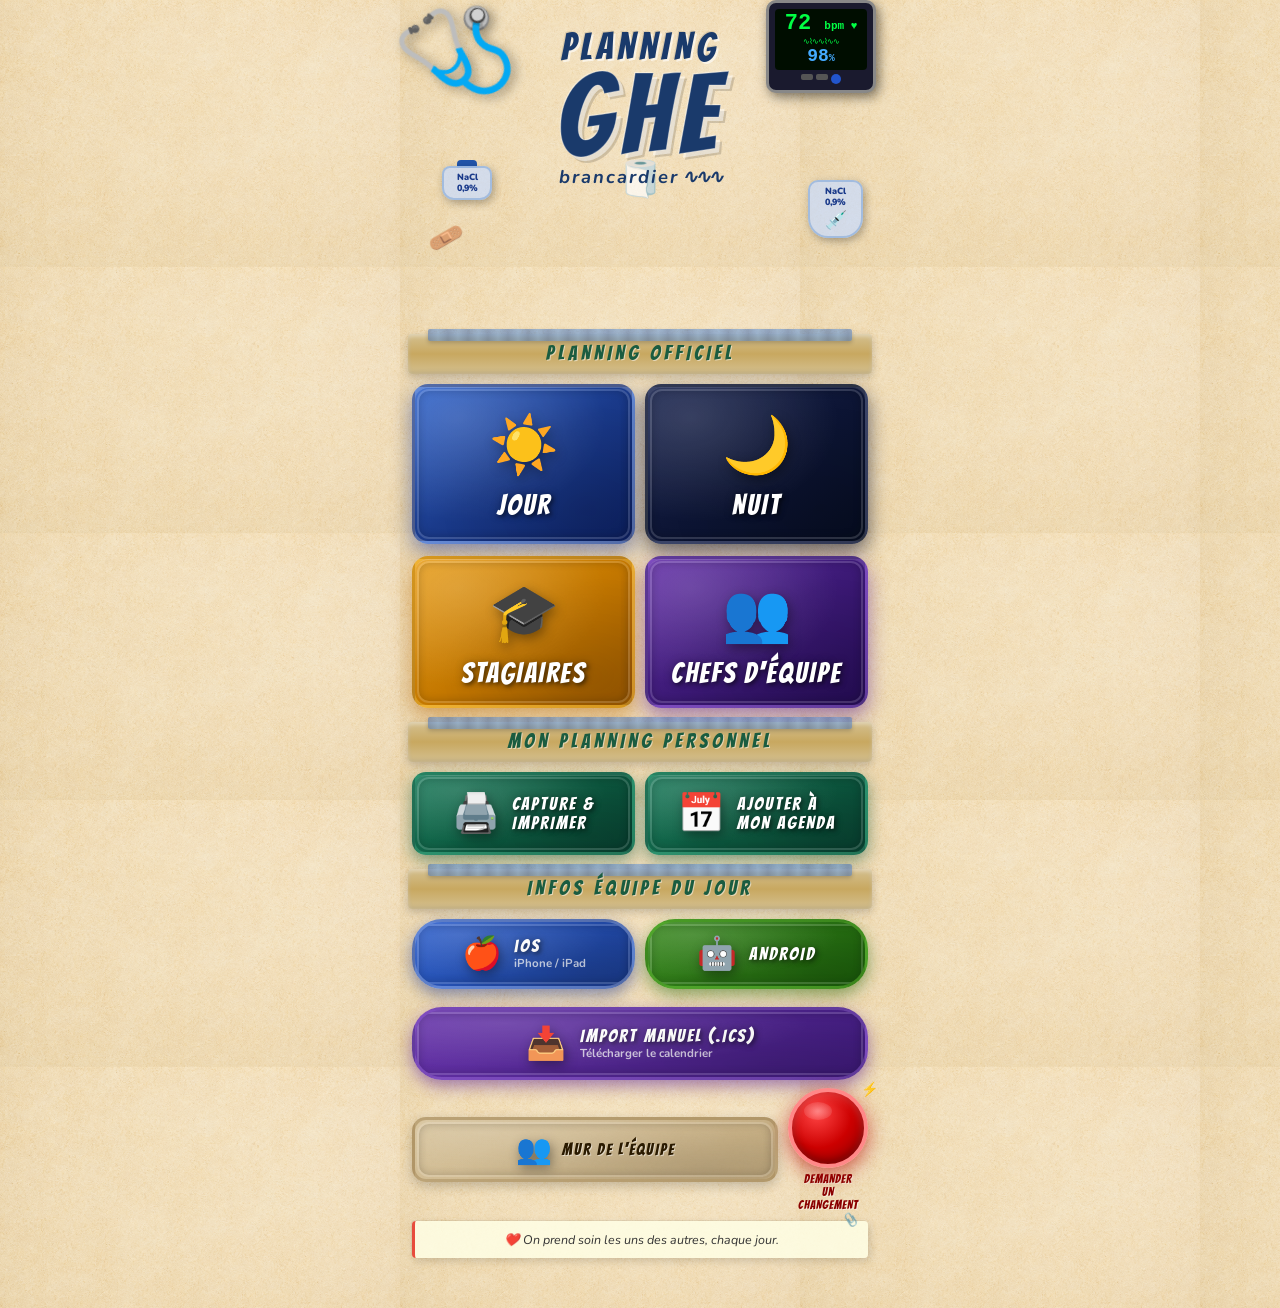
==== index.html @ 8b4895e5 "Add files via upload" ====
<!DOCTYPE html>
<html lang="fr">
<head>
  <meta charset="UTF-8">
  <meta name="viewport" content="width=device-width, initial-scale=1.0">
  <title>Planning GHE</title>
  <link href="https://fonts.googleapis.com/css2?family=Bangers&family=Nunito:wght@700;900&display=swap" rel="stylesheet">
  <style>
    * { margin: 0; padding: 0; box-sizing: border-box; }

    html, body {
      width: 100%;
      min-height: 100vh;
      font-family: 'Nunito', sans-serif;
    }

    body {
      background-image: url('images/Fond du site _ couleur.PNG');
      background-size: 400px auto;
      background-repeat: repeat;
    }

    .page {
      max-width: 480px;
      margin: 0 auto;
      padding: 0 12px 50px;
      position: relative;
    }

    /* ===== HEADER ===== */
    .header {
      position: relative;
      text-align: center;
      padding: 16px 0 8px;
      min-height: 320px;
    }

    /* Décorations coins */
    .deco-stethoscope {
      position: absolute;
      left: -12px;
      top: 10px;
      font-size: 90px;
      transform: rotate(-20deg);
      filter: drop-shadow(3px 4px 6px rgba(0,0,0,0.4));
      z-index: 2;
      line-height: 1;
    }

    .deco-moniteur {
      position: absolute;
      right: -8px;
      top: 0px;
      width: 110px;
      background: #1a1a2e;
      border-radius: 10px;
      border: 3px solid #888;
      padding: 6px;
      box-shadow: 3px 4px 12px rgba(0,0,0,0.5);
      z-index: 2;
    }

    .moniteur-screen {
      background: #000d00;
      border-radius: 4px;
      padding: 4px 6px;
      font-size: 10px;
      font-family: monospace;
    }

    .moniteur-screen .bpm {
      color: #00ff44;
      font-size: 22px;
      font-weight: bold;
      line-height: 1;
    }

    .moniteur-screen .bpm span {
      font-size: 11px;
    }

    .moniteur-screen .spo2 {
      color: #44aaff;
      font-size: 18px;
      font-weight: bold;
    }

    .moniteur-screen .spo2 span {
      font-size: 10px;
    }

    .moniteur-screen .ligne-ecg {
      color: #00ff44;
      font-size: 8px;
      letter-spacing: -1px;
      margin-top: 2px;
    }

    .moniteur-btn {
      display: flex;
      gap: 3px;
      margin-top: 4px;
      justify-content: center;
    }

    .moniteur-btn span {
      width: 12px;
      height: 6px;
      background: #555;
      border-radius: 2px;
      display: inline-block;
    }

    .moniteur-btn span:last-child {
      width: 18px;
      background: #2255cc;
      border-radius: 50%;
      height: 10px;
      width: 10px;
    }

    /* Flacons NaCl */
    .deco-nacl-left {
      position: absolute;
      left: 30px;
      top: 160px;
      z-index: 2;
    }

    .deco-nacl-right {
      position: absolute;
      right: 5px;
      top: 180px;
      z-index: 2;
    }

    .flacon {
      background: rgba(200,220,255,0.7);
      border: 2px solid rgba(150,180,220,0.8);
      border-radius: 8px 8px 12px 12px;
      width: 50px;
      text-align: center;
      box-shadow: 2px 3px 8px rgba(0,0,0,0.3);
      padding: 4px 2px;
    }

    .flacon-bouchon {
      width: 20px;
      height: 8px;
      background: #2255aa;
      border-radius: 4px 4px 0 0;
      margin: 0 auto -2px;
    }

    .flacon-label {
      font-size: 9px;
      font-weight: 900;
      color: #1a3a8a;
      line-height: 1.2;
    }

    /* Pansement */
    .deco-pansement {
      position: absolute;
      left: 18px;
      top: 220px;
      font-size: 26px;
      transform: rotate(15deg);
      z-index: 2;
    }

    /* Rouleau sparadrap */
    .deco-sparadrap {
      position: absolute;
      left: 50%;
      top: 155px;
      transform: translateX(-50%);
      font-size: 36px;
      z-index: 1;
      opacity: 0.7;
    }

    /* Titre principal */
    .titre-zone {
      position: relative;
      z-index: 3;
      padding-top: 10px;
    }

    .titre-planning {
      font-family: 'Bangers', cursive;
      font-size: 2.4rem;
      letter-spacing: 5px;
      color: #1a3a6b;
      text-shadow:
        2px 2px 0 rgba(255,255,255,0.6),
        -1px -1px 0 rgba(0,0,0,0.1);
    }

    .titre-ghe {
      font-family: 'Bangers', cursive;
      font-size: 7rem;
      letter-spacing: 8px;
      line-height: 0.85;
      color: #1a3a6b;
      text-shadow:
        4px 4px 0 rgba(255,255,255,0.5),
        6px 6px 0 rgba(0,0,0,0.15),
        -1px -1px 0 rgba(255,255,255,0.3);
      /* Effet légèrement 3D */
      -webkit-text-stroke: 1px rgba(255,255,255,0.3);
    }

    .titre-brancardier {
      font-family: 'Nunito', sans-serif;
      font-size: 1.15rem;
      font-style: italic;
      font-weight: 700;
      color: #1a3a6b;
      letter-spacing: 2px;
      margin-top: 2px;
    }

    .titre-brancardier::after {
      content: ' ∿∿∿';
      letter-spacing: -2px;
    }

    /* ===== BANDEROLES ===== */
    .banderole {
      position: relative;
      text-align: center;
      margin: 14px -4px 10px;
      padding: 8px 20px;
    }

    .banderole::before {
      content: '';
      position: absolute;
      inset: 0;
      background: linear-gradient(180deg, #d4c090, #c8a860, #d4c090);
      border-radius: 4px;
      box-shadow: 
        inset 0 2px 4px rgba(255,255,255,0.4),
        inset 0 -2px 4px rgba(0,0,0,0.1),
        0 3px 8px rgba(0,0,0,0.2);
    }

    /* Scotch bleu sur les côtés */
    .banderole::after {
      content: '';
      position: absolute;
      top: -5px;
      left: 20px;
      right: 20px;
      height: 12px;
      background: repeating-linear-gradient(
        90deg,
        rgba(50,100,180,0.5) 0px,
        rgba(80,140,220,0.5) 10px,
        rgba(50,100,180,0.5) 20px
      );
      border-radius: 2px;
      box-shadow: 0 2px 4px rgba(0,0,0,0.2);
    }

    .banderole span {
      position: relative;
      z-index: 1;
      font-family: 'Bangers', cursive;
      font-size: 1.25rem;
      letter-spacing: 4px;
      color: #1a5c40;
      text-shadow: 1px 1px 0 rgba(255,255,255,0.5);
    }

    /* ===== GRILLES ===== */
    .grid-2 {
      display: grid;
      grid-template-columns: 1fr 1fr;
      gap: 10px;
      margin-bottom: 4px;
    }

    /* ===== BOUTONS PRINCIPAUX ===== */
    .btn {
      display: flex;
      flex-direction: column;
      align-items: center;
      justify-content: center;
      border-radius: 16px;
      text-decoration: none;
      cursor: pointer;
      padding: 16px 8px;
      position: relative;
      overflow: hidden;
      border: 3px solid rgba(255,255,255,0.3);
      transition: transform 0.12s;
    }

    .btn:active { transform: scale(0.95); }

    /* Effet usé/texturé sur les boutons */
    .btn::before {
      content: '';
      position: absolute;
      inset: 0;
      background: 
        radial-gradient(ellipse at 20% 20%, rgba(255,255,255,0.15) 0%, transparent 60%),
        radial-gradient(ellipse at 80% 80%, rgba(0,0,0,0.1) 0%, transparent 60%);
      border-radius: 13px;
    }

    /* Bord usé */
    .btn::after {
      content: '';
      position: absolute;
      inset: 2px;
      border-radius: 12px;
      border: 2px solid rgba(255,255,255,0.15);
      box-shadow: inset 0 0 8px rgba(0,0,0,0.2);
    }

    .btn-emoji {
      font-size: 3.5rem;
      filter: drop-shadow(2px 4px 6px rgba(0,0,0,0.4));
      margin-bottom: 6px;
      z-index: 1;
    }

    .btn-label {
      font-family: 'Bangers', cursive;
      font-size: 1.75rem;
      letter-spacing: 2px;
      color: white;
      text-shadow:
        2px 2px 4px rgba(0,0,0,0.5),
        0 0 10px rgba(0,0,0,0.3);
      z-index: 1;
      text-align: center;
      line-height: 1.1;
    }

    /* JOUR — bleu royal */
    .btn-jour {
      background: linear-gradient(145deg, #3366cc, #1a3a8a, #0d2060);
      box-shadow:
        0 8px 20px rgba(20,50,150,0.5),
        inset 0 1px 0 rgba(255,255,255,0.2);
      min-height: 160px;
      border-color: rgba(255,255,255,0.25);
    }

    /* NUIT — bleu très foncé */
    .btn-nuit {
      background: linear-gradient(145deg, #1a2550, #0d1535, #060d20);
      box-shadow:
        0 8px 20px rgba(5,10,40,0.6),
        inset 0 1px 0 rgba(255,255,255,0.1);
      min-height: 160px;
      border-color: rgba(255,255,255,0.15);
    }

    /* STAGIAIRES — orange doré */
    .btn-stagiaires {
      background: linear-gradient(145deg, #e8a020, #c47800, #9a5800);
      box-shadow:
        0 8px 20px rgba(180,100,0,0.5),
        inset 0 1px 0 rgba(255,255,255,0.2);
      min-height: 130px;
      border-color: rgba(255,220,100,0.3);
    }

    /* CHEFS — violet */
    .btn-chefs {
      background: linear-gradient(145deg, #6633aa, #3d1a77, #250d55);
      box-shadow:
        0 8px 20px rgba(80,20,150,0.5),
        inset 0 1px 0 rgba(255,255,255,0.15);
      min-height: 130px;
      border-color: rgba(200,150,255,0.25);
    }

    /* ===== BOUTONS PLANNING PERSONNEL ===== */
    .btn-perso {
      flex-direction: row;
      min-height: 80px;
      padding: 12px 14px;
      gap: 12px;
      border-radius: 14px;
    }

    .btn-perso .btn-emoji {
      font-size: 2.4rem;
      margin-bottom: 0;
    }

    .btn-perso .btn-label {
      font-size: 1.1rem;
      text-align: left;
    }

    /* Teal foncé */
    .btn-teal {
      background: linear-gradient(145deg, #1a7a5a, #0d5a40, #084030);
      box-shadow:
        0 6px 16px rgba(10,80,50,0.5),
        inset 0 1px 0 rgba(255,255,255,0.15);
      border-color: rgba(100,220,170,0.25);
    }

    /* ===== BOUTONS INFOS EQUIPE ===== */
    .btn-infos {
      flex-direction: row;
      min-height: 70px;
      padding: 10px 14px;
      gap: 12px;
      border-radius: 30px;
    }

    .btn-infos .btn-emoji {
      font-size: 2rem;
      margin-bottom: 0;
    }

    .btn-infos .btn-label {
      font-size: 1.1rem;
      text-align: left;
    }

    .btn-infos .btn-sub {
      font-family: 'Nunito', sans-serif;
      font-size: 0.72rem;
      color: rgba(255,255,255,0.75);
      font-weight: 700;
      display: block;
    }

    .btn-ios {
      background: linear-gradient(145deg, #2d5fcc, #1a3a8a);
      box-shadow: 0 6px 16px rgba(20,50,150,0.5);
      border-radius: 30px;
      border-color: rgba(255,255,255,0.25);
    }

    .btn-android {
      background: linear-gradient(145deg, #3a8a20, #1a5a0a);
      box-shadow: 0 6px 16px rgba(30,100,10,0.5);
      border-radius: 30px;
      border-color: rgba(150,255,80,0.25);
    }

    /* ICS pleine largeur */
    .btn-ics-full {
      width: 100%;
      flex-direction: row;
      min-height: 70px;
      padding: 12px 20px;
      gap: 14px;
      border-radius: 30px;
      margin: 6px 0;
      background: linear-gradient(145deg, #6633aa, #3d1a77);
      box-shadow: 0 6px 16px rgba(80,20,150,0.5);
      border-color: rgba(200,150,255,0.25);
    }

    .btn-ics-full .btn-emoji { font-size: 2rem; margin-bottom: 0; }
    .btn-ics-full .btn-label { font-size: 1.1rem; text-align: left; }
    .btn-ics-full .btn-sub {
      font-family: 'Nunito', sans-serif;
      font-size: 0.72rem;
      color: rgba(255,255,255,0.75);
      font-weight: 700;
      display: block;
    }

    /* ===== BAS DE PAGE ===== */
    .bas-page {
      display: flex;
      gap: 10px;
      align-items: center;
      margin-top: 8px;
    }

    /* MUR DE L'EQUIPE — beige discret */
    .btn-mur {
      flex: 1;
      flex-direction: row;
      min-height: 60px;
      padding: 10px 14px;
      gap: 10px;
      border-radius: 14px;
      background: linear-gradient(145deg, rgba(210,190,150,0.85), rgba(185,160,115,0.85));
      box-shadow: 0 4px 12px rgba(0,0,0,0.2);
      border-color: rgba(150,120,70,0.4);
    }

    .btn-mur .btn-emoji { font-size: 1.8rem; margin-bottom: 0; }
    .btn-mur .btn-label {
      font-size: 1rem;
      color: #2a1a00;
      text-shadow: 1px 1px 0 rgba(255,255,255,0.5);
    }

    /* DEMANDER UN CHANGEMENT — bouton rouge rond */
    .btn-urgence-wrap {
      display: flex;
      flex-direction: column;
      align-items: center;
      gap: 4px;
    }

    .btn-urgence {
      width: 80px;
      height: 80px;
      border-radius: 50%;
      background: radial-gradient(circle at 35% 30%, #ff4444, #cc0000, #880000);
      border: 4px solid #ff8888;
      box-shadow:
        0 6px 20px rgba(180,0,0,0.6),
        inset 0 -4px 8px rgba(0,0,0,0.3),
        inset 0 4px 8px rgba(255,150,150,0.3);
      display: flex;
      align-items: center;
      justify-content: center;
      text-decoration: none;
      cursor: pointer;
      animation: pulse-rouge 1.8s infinite;
      position: relative;
    }

    .btn-urgence::before {
      content: '';
      position: absolute;
      top: 10px;
      left: 12px;
      width: 28px;
      height: 18px;
      background: radial-gradient(ellipse, rgba(255,200,200,0.5), transparent);
      border-radius: 50%;
    }

    /* Rayons autour du bouton rouge */
    .btn-urgence-wrap::before {
      content: '⚡';
      font-size: 14px;
      position: absolute;
      top: -8px;
      right: -10px;
    }

    @keyframes pulse-rouge {
      0%, 100% { 
        box-shadow: 0 6px 20px rgba(180,0,0,0.6), inset 0 -4px 8px rgba(0,0,0,0.3);
        transform: scale(1);
      }
      50% { 
        box-shadow: 0 6px 30px rgba(220,0,0,0.9), inset 0 -4px 8px rgba(0,0,0,0.3);
        transform: scale(1.04);
      }
    }

    .btn-urgence-label {
      font-family: 'Bangers', cursive;
      font-size: 0.75rem;
      letter-spacing: 1px;
      color: #8a0000;
      text-align: center;
      text-shadow: 1px 1px 0 rgba(255,255,255,0.5);
      line-height: 1.1;
      max-width: 80px;
    }

    /* Note décorative */
    .note-deco {
      background: rgba(255,255,230,0.85);
      border-radius: 4px;
      padding: 10px 12px;
      font-size: 0.78rem;
      color: #333;
      font-style: italic;
      text-align: center;
      box-shadow: 2px 3px 8px rgba(0,0,0,0.15), -1px -1px 0 rgba(0,0,0,0.05);
      margin: 10px 0 0;
      border-left: 3px solid #e74c3c;
      position: relative;
    }

    .note-deco::before {
      content: '📎';
      position: absolute;
      top: -10px;
      right: 10px;
    }

    /* Espace */
    .sep { height: 8px; }
  </style>
</head>
<body>
<div class="page">

  <!-- ===== HEADER ===== -->
  <div class="header">
    <!-- Stéthoscope -->
    <div class="deco-stethoscope">🩺</div>

    <!-- Moniteur cardiaque -->
    <div class="deco-moniteur">
      <div class="moniteur-screen">
        <div class="bpm">72 <span>bpm ♥</span></div>
        <div class="ligne-ecg">∿⌇∿∿⌇∿∿</div>
        <div class="spo2">98<span>%</span></div>
      </div>
      <div class="moniteur-btn">
        <span></span><span></span><span style="border-radius:50%;background:#2255cc;width:10px;height:10px;"></span>
      </div>
    </div>

    <!-- Flacon NaCl gauche -->
    <div class="deco-nacl-left">
      <div class="flacon-bouchon"></div>
      <div class="flacon">
        <div class="flacon-label">NaCl<br>0,9%</div>
      </div>
    </div>

    <!-- Pansement -->
    <div class="deco-pansement">🩹</div>

    <!-- Rouleau sparadrap -->
    <div class="deco-sparadrap">🧻</div>

    <!-- Flacon NaCl droit (poche perf) -->
    <div class="deco-nacl-right">
      <div class="flacon" style="width:55px;border-radius:10px 10px 20px 20px;">
        <div class="flacon-label">NaCl<br>0,9%</div>
        <div style="font-size:18px;">💉</div>
      </div>
    </div>

    <!-- Titre -->
    <div class="titre-zone">
      <div class="titre-planning">PLANNING</div>
      <div class="titre-ghe">GHE</div>
      <div class="titre-brancardier">brancardier</div>
    </div>
  </div>

  <!-- PLANNING OFFICIEL -->
  <div class="banderole"><span>PLANNING OFFICIEL</span></div>

  <!-- JOUR + NUIT -->
  <div class="grid-2">
    <a href="mois.html?type=jour" class="btn btn-jour">
      <div class="btn-emoji">☀️</div>
      <div class="btn-label">JOUR</div>
    </a>
    <a href="mois.html?type=nuit" class="btn btn-nuit">
      <div class="btn-emoji">🌙</div>
      <div class="btn-label">NUIT</div>
    </a>
  </div>

  <div class="sep"></div>

  <!-- STAGIAIRES + CHEFS -->
  <div class="grid-2">
    <a href="mois.html?type=stagiaires" class="btn btn-stagiaires">
      <div class="btn-emoji">🎓</div>
      <div class="btn-label">STAGIAIRES</div>
    </a>
    <a href="mois.html?type=chefs" class="btn btn-chefs">
      <div class="btn-emoji">👥</div>
      <div class="btn-label">CHEFS D'ÉQUIPE</div>
    </a>
  </div>

  <!-- MON PLANNING PERSONNEL -->
  <div class="banderole"><span>MON PLANNING PERSONNEL</span></div>

  <!-- CAPTURE + AGENDA -->
  <div class="grid-2">
    <a href="mois.html?type=pdf" class="btn btn-teal btn-perso">
      <div class="btn-emoji">🖨️</div>
      <div class="btn-label">CAPTURE &amp;<br>IMPRIMER</div>
    </a>
    <a href="mois.html?type=ics" class="btn btn-teal btn-perso">
      <div class="btn-emoji">📅</div>
      <div class="btn-label">AJOUTER À<br>MON AGENDA</div>
    </a>
  </div>

  <!-- INFOS EQUIPE DU JOUR -->
  <div class="banderole"><span>INFOS ÉQUIPE DU JOUR</span></div>

  <!-- iOS + ANDROID -->
  <div class="grid-2">
    <a href="webcal://calendar.google.com/calendar/ical/ca4fd5e66513b5e783fba86f6df8e1f73dbd237fc1f83749f3cabb97d273d969%40group.calendar.google.com/private-5a1892e376d3c9b3cc82c5f0ad61c333/basic.ics" class="btn btn-ios btn-infos">
      <div class="btn-emoji">🍎</div>
      <div>
        <div class="btn-label">iOS</div>
        <span class="btn-sub">iPhone / iPad</span>
      </div>
    </a>
    <a href="https://calendar.google.com/calendar/render?cid=https%3A%2F%2Fcalendar.google.com" class="btn btn-android btn-infos">
      <div class="btn-emoji">🤖</div>
      <div class="btn-label">ANDROID</div>
    </a>
  </div>

  <div class="sep"></div>

  <!-- IMPORT ICS -->
  <a href="mois.html?type=collectif-ics" class="btn btn-ics-full">
    <div class="btn-emoji">📥</div>
    <div>
      <div class="btn-label">IMPORT MANUEL (.ICS)</div>
      <span class="btn-sub">Télécharger le calendrier</span>
    </div>
  </a>

  <!-- BAS : MUR + BOUTON ROUGE -->
  <div class="bas-page">
    <a href="https://drive.google.com/drive/folders/1jhmY4Kw-v3-E5WMus77Q73Vghwk5-Cpd" target="_blank" class="btn btn-mur">
      <div class="btn-emoji">👥</div>
      <div class="btn-label">MUR DE L'ÉQUIPE</div>
    </a>
    <div class="btn-urgence-wrap" style="position:relative;">
      <a href="https://drive.google.com/drive/folders/1XI4-1avrFkj5fLUMF5vgLfPtTaH40AXt" target="_blank" class="btn-urgence"></a>
      <div class="btn-urgence-label">DEMANDER<br>UN<br>CHANGEMENT</div>
    </div>
  </div>

  <!-- Note -->
  <div class="note-deco">❤️ On prend soin les uns des autres, chaque jour.</div>

</div>
</body>
</html>
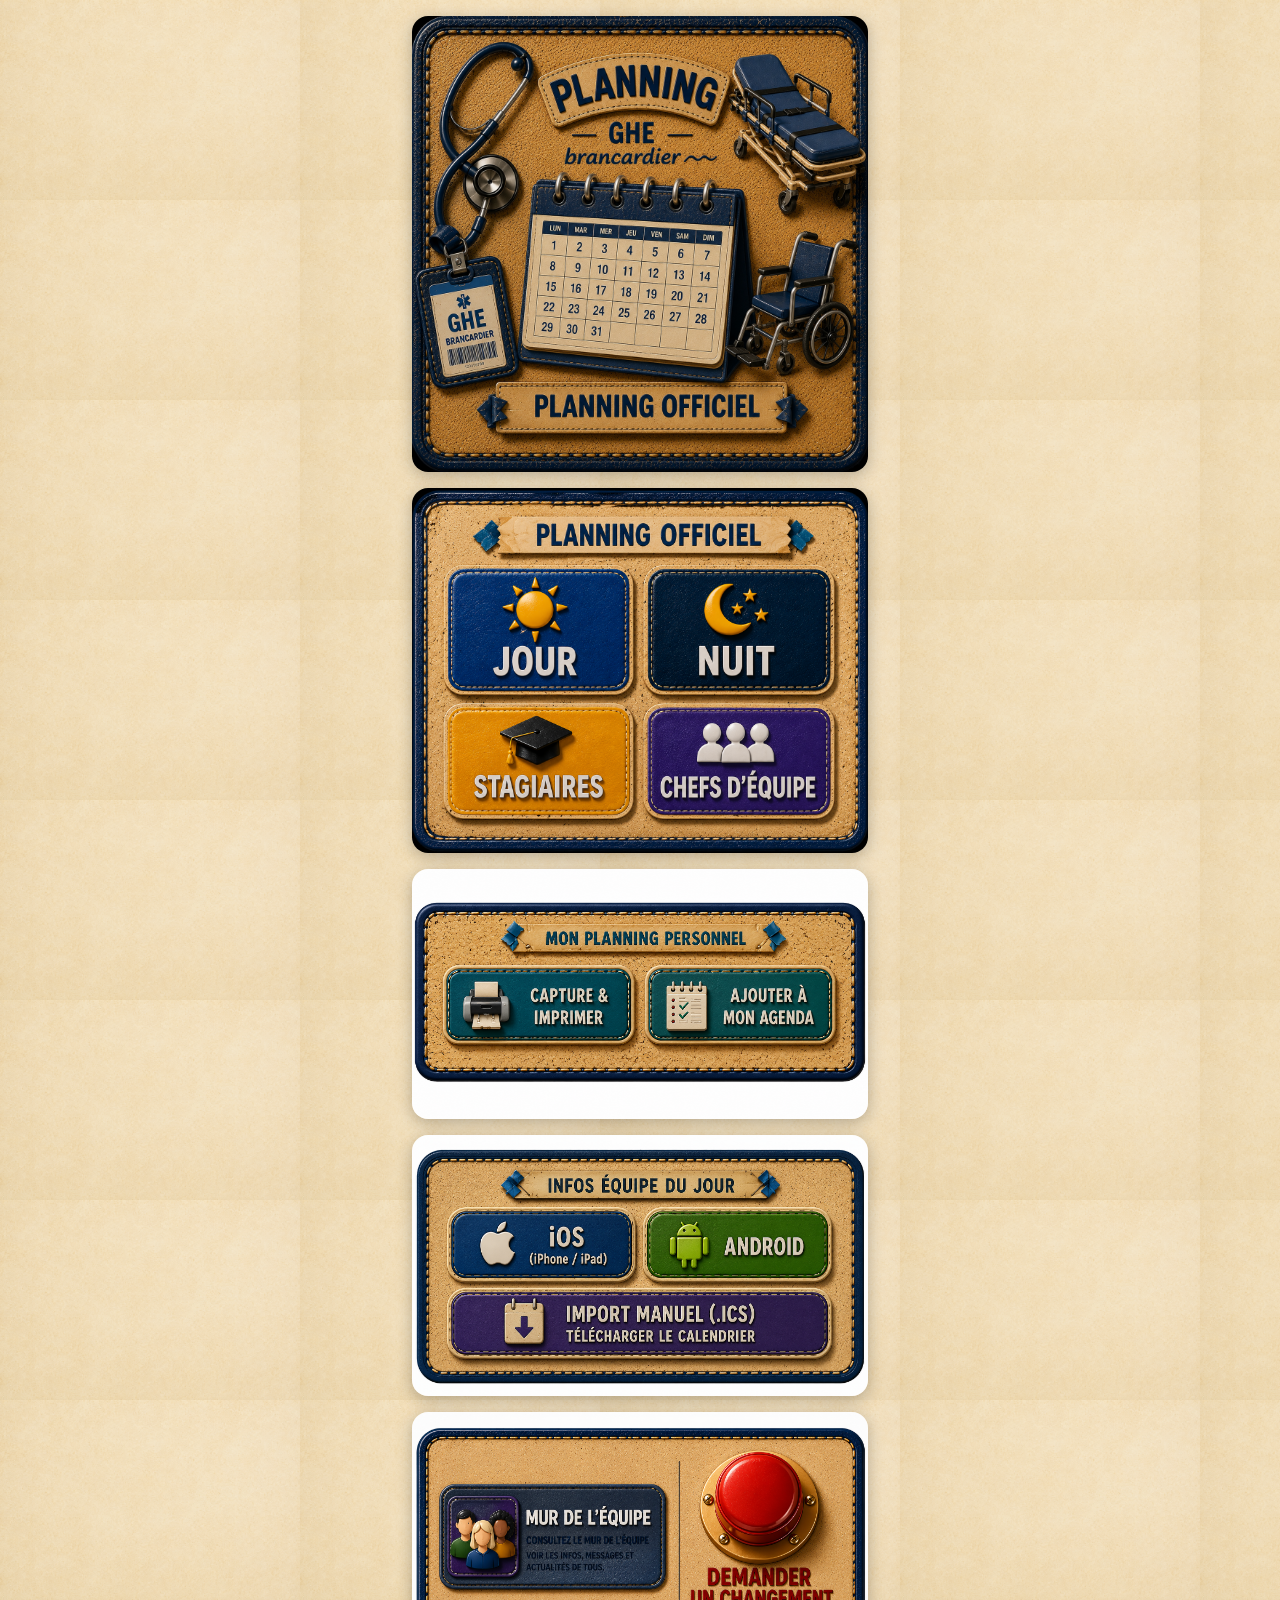
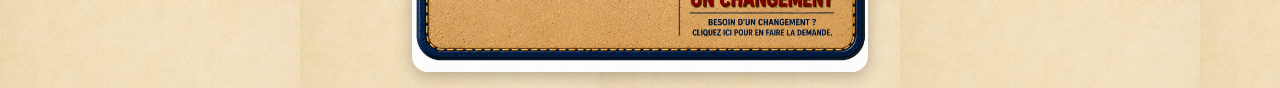
==== commit a09878c7: "Add files via upload" ====
--- a/index.html
+++ b/index.html
@@ -4,736 +4,174 @@
   <meta charset="UTF-8">
   <meta name="viewport" content="width=device-width, initial-scale=1.0">
   <title>Planning GHE</title>
-  <link href="https://fonts.googleapis.com/css2?family=Bangers&family=Nunito:wght@700;900&display=swap" rel="stylesheet">
   <style>
     * { margin: 0; padding: 0; box-sizing: border-box; }
 
     html, body {
       width: 100%;
-      min-height: 100vh;
-      font-family: 'Nunito', sans-serif;
-    }
-
-    body {
       background-image: url('images/Fond du site _ couleur.PNG');
-      background-size: 400px auto;
+      background-size: 300px auto;
       background-repeat: repeat;
     }
 
     .page {
       max-width: 480px;
       margin: 0 auto;
-      padding: 0 12px 50px;
+      padding: 16px 12px;
+      display: flex;
+      flex-direction: column;
+      gap: 16px;
+    }
+
+    /* Chaque bloc est une image cliquable */
+    .bloc {
+      width: 100%;
+      border-radius: 16px;
+      overflow: hidden;
+      box-shadow: 0 4px 16px rgba(0,0,0,0.25);
+      display: block;
       position: relative;
     }
 
-    /* ===== HEADER ===== */
-    .header {
-      position: relative;
-      text-align: center;
-      padding: 16px 0 8px;
-      min-height: 320px;
-    }
-
-    /* Décorations coins */
-    .deco-stethoscope {
-      position: absolute;
-      left: -12px;
-      top: 10px;
-      font-size: 90px;
-      transform: rotate(-20deg);
-      filter: drop-shadow(3px 4px 6px rgba(0,0,0,0.4));
-      z-index: 2;
-      line-height: 1;
-    }
-
-    .deco-moniteur {
-      position: absolute;
-      right: -8px;
-      top: 0px;
-      width: 110px;
-      background: #1a1a2e;
-      border-radius: 10px;
-      border: 3px solid #888;
-      padding: 6px;
-      box-shadow: 3px 4px 12px rgba(0,0,0,0.5);
-      z-index: 2;
-    }
-
-    .moniteur-screen {
-      background: #000d00;
-      border-radius: 4px;
-      padding: 4px 6px;
-      font-size: 10px;
-      font-family: monospace;
-    }
-
-    .moniteur-screen .bpm {
-      color: #00ff44;
-      font-size: 22px;
-      font-weight: bold;
-      line-height: 1;
-    }
-
-    .moniteur-screen .bpm span {
-      font-size: 11px;
-    }
-
-    .moniteur-screen .spo2 {
-      color: #44aaff;
-      font-size: 18px;
-      font-weight: bold;
-    }
-
-    .moniteur-screen .spo2 span {
-      font-size: 10px;
-    }
-
-    .moniteur-screen .ligne-ecg {
-      color: #00ff44;
-      font-size: 8px;
-      letter-spacing: -1px;
-      margin-top: 2px;
-    }
-
-    .moniteur-btn {
-      display: flex;
-      gap: 3px;
-      margin-top: 4px;
-      justify-content: center;
-    }
-
-    .moniteur-btn span {
-      width: 12px;
-      height: 6px;
-      background: #555;
-      border-radius: 2px;
-      display: inline-block;
-    }
-
-    .moniteur-btn span:last-child {
-      width: 18px;
-      background: #2255cc;
-      border-radius: 50%;
-      height: 10px;
-      width: 10px;
-    }
-
-    /* Flacons NaCl */
-    .deco-nacl-left {
-      position: absolute;
-      left: 30px;
-      top: 160px;
-      z-index: 2;
-    }
-
-    .deco-nacl-right {
-      position: absolute;
-      right: 5px;
-      top: 180px;
-      z-index: 2;
-    }
-
-    .flacon {
-      background: rgba(200,220,255,0.7);
-      border: 2px solid rgba(150,180,220,0.8);
-      border-radius: 8px 8px 12px 12px;
-      width: 50px;
-      text-align: center;
-      box-shadow: 2px 3px 8px rgba(0,0,0,0.3);
-      padding: 4px 2px;
-    }
-
-    .flacon-bouchon {
-      width: 20px;
-      height: 8px;
-      background: #2255aa;
-      border-radius: 4px 4px 0 0;
-      margin: 0 auto -2px;
-    }
-
-    .flacon-label {
-      font-size: 9px;
-      font-weight: 900;
-      color: #1a3a8a;
-      line-height: 1.2;
-    }
-
-    /* Pansement */
-    .deco-pansement {
-      position: absolute;
-      left: 18px;
-      top: 220px;
-      font-size: 26px;
-      transform: rotate(15deg);
-      z-index: 2;
-    }
-
-    /* Rouleau sparadrap */
-    .deco-sparadrap {
-      position: absolute;
-      left: 50%;
-      top: 155px;
-      transform: translateX(-50%);
-      font-size: 36px;
-      z-index: 1;
-      opacity: 0.7;
-    }
-
-    /* Titre principal */
-    .titre-zone {
-      position: relative;
-      z-index: 3;
-      padding-top: 10px;
-    }
-
-    .titre-planning {
-      font-family: 'Bangers', cursive;
-      font-size: 2.4rem;
-      letter-spacing: 5px;
-      color: #1a3a6b;
-      text-shadow:
-        2px 2px 0 rgba(255,255,255,0.6),
-        -1px -1px 0 rgba(0,0,0,0.1);
-    }
-
-    .titre-ghe {
-      font-family: 'Bangers', cursive;
-      font-size: 7rem;
-      letter-spacing: 8px;
-      line-height: 0.85;
-      color: #1a3a6b;
-      text-shadow:
-        4px 4px 0 rgba(255,255,255,0.5),
-        6px 6px 0 rgba(0,0,0,0.15),
-        -1px -1px 0 rgba(255,255,255,0.3);
-      /* Effet légèrement 3D */
-      -webkit-text-stroke: 1px rgba(255,255,255,0.3);
-    }
-
-    .titre-brancardier {
-      font-family: 'Nunito', sans-serif;
-      font-size: 1.15rem;
-      font-style: italic;
-      font-weight: 700;
-      color: #1a3a6b;
-      letter-spacing: 2px;
-      margin-top: 2px;
-    }
-
-    .titre-brancardier::after {
-      content: ' ∿∿∿';
-      letter-spacing: -2px;
-    }
-
-    /* ===== BANDEROLES ===== */
-    .banderole {
-      position: relative;
-      text-align: center;
-      margin: 14px -4px 10px;
-      padding: 8px 20px;
-    }
-
-    .banderole::before {
-      content: '';
-      position: absolute;
-      inset: 0;
-      background: linear-gradient(180deg, #d4c090, #c8a860, #d4c090);
-      border-radius: 4px;
-      box-shadow: 
-        inset 0 2px 4px rgba(255,255,255,0.4),
-        inset 0 -2px 4px rgba(0,0,0,0.1),
-        0 3px 8px rgba(0,0,0,0.2);
-    }
-
-    /* Scotch bleu sur les côtés */
-    .banderole::after {
-      content: '';
-      position: absolute;
-      top: -5px;
-      left: 20px;
-      right: 20px;
-      height: 12px;
-      background: repeating-linear-gradient(
-        90deg,
-        rgba(50,100,180,0.5) 0px,
-        rgba(80,140,220,0.5) 10px,
-        rgba(50,100,180,0.5) 20px
-      );
-      border-radius: 2px;
-      box-shadow: 0 2px 4px rgba(0,0,0,0.2);
-    }
-
-    .banderole span {
-      position: relative;
-      z-index: 1;
-      font-family: 'Bangers', cursive;
-      font-size: 1.25rem;
-      letter-spacing: 4px;
-      color: #1a5c40;
-      text-shadow: 1px 1px 0 rgba(255,255,255,0.5);
-    }
-
-    /* ===== GRILLES ===== */
-    .grid-2 {
-      display: grid;
-      grid-template-columns: 1fr 1fr;
-      gap: 10px;
-      margin-bottom: 4px;
-    }
-
-    /* ===== BOUTONS PRINCIPAUX ===== */
-    .btn {
-      display: flex;
-      flex-direction: column;
-      align-items: center;
-      justify-content: center;
-      border-radius: 16px;
-      text-decoration: none;
-      cursor: pointer;
-      padding: 16px 8px;
-      position: relative;
-      overflow: hidden;
-      border: 3px solid rgba(255,255,255,0.3);
-      transition: transform 0.12s;
-    }
-
-    .btn:active { transform: scale(0.95); }
-
-    /* Effet usé/texturé sur les boutons */
-    .btn::before {
-      content: '';
-      position: absolute;
-      inset: 0;
-      background: 
-        radial-gradient(ellipse at 20% 20%, rgba(255,255,255,0.15) 0%, transparent 60%),
-        radial-gradient(ellipse at 80% 80%, rgba(0,0,0,0.1) 0%, transparent 60%);
-      border-radius: 13px;
-    }
-
-    /* Bord usé */
-    .btn::after {
-      content: '';
-      position: absolute;
-      inset: 2px;
-      border-radius: 12px;
-      border: 2px solid rgba(255,255,255,0.15);
-      box-shadow: inset 0 0 8px rgba(0,0,0,0.2);
-    }
-
-    .btn-emoji {
-      font-size: 3.5rem;
-      filter: drop-shadow(2px 4px 6px rgba(0,0,0,0.4));
-      margin-bottom: 6px;
-      z-index: 1;
-    }
-
-    .btn-label {
-      font-family: 'Bangers', cursive;
-      font-size: 1.75rem;
-      letter-spacing: 2px;
-      color: white;
-      text-shadow:
-        2px 2px 4px rgba(0,0,0,0.5),
-        0 0 10px rgba(0,0,0,0.3);
-      z-index: 1;
-      text-align: center;
-      line-height: 1.1;
-    }
-
-    /* JOUR — bleu royal */
-    .btn-jour {
-      background: linear-gradient(145deg, #3366cc, #1a3a8a, #0d2060);
-      box-shadow:
-        0 8px 20px rgba(20,50,150,0.5),
-        inset 0 1px 0 rgba(255,255,255,0.2);
-      min-height: 160px;
-      border-color: rgba(255,255,255,0.25);
-    }
-
-    /* NUIT — bleu très foncé */
-    .btn-nuit {
-      background: linear-gradient(145deg, #1a2550, #0d1535, #060d20);
-      box-shadow:
-        0 8px 20px rgba(5,10,40,0.6),
-        inset 0 1px 0 rgba(255,255,255,0.1);
-      min-height: 160px;
-      border-color: rgba(255,255,255,0.15);
-    }
-
-    /* STAGIAIRES — orange doré */
-    .btn-stagiaires {
-      background: linear-gradient(145deg, #e8a020, #c47800, #9a5800);
-      box-shadow:
-        0 8px 20px rgba(180,100,0,0.5),
-        inset 0 1px 0 rgba(255,255,255,0.2);
-      min-height: 130px;
-      border-color: rgba(255,220,100,0.3);
-    }
-
-    /* CHEFS — violet */
-    .btn-chefs {
-      background: linear-gradient(145deg, #6633aa, #3d1a77, #250d55);
-      box-shadow:
-        0 8px 20px rgba(80,20,150,0.5),
-        inset 0 1px 0 rgba(255,255,255,0.15);
-      min-height: 130px;
-      border-color: rgba(200,150,255,0.25);
-    }
-
-    /* ===== BOUTONS PLANNING PERSONNEL ===== */
-    .btn-perso {
-      flex-direction: row;
-      min-height: 80px;
-      padding: 12px 14px;
-      gap: 12px;
-      border-radius: 14px;
-    }
-
-    .btn-perso .btn-emoji {
-      font-size: 2.4rem;
-      margin-bottom: 0;
-    }
-
-    .btn-perso .btn-label {
-      font-size: 1.1rem;
-      text-align: left;
-    }
-
-    /* Teal foncé */
-    .btn-teal {
-      background: linear-gradient(145deg, #1a7a5a, #0d5a40, #084030);
-      box-shadow:
-        0 6px 16px rgba(10,80,50,0.5),
-        inset 0 1px 0 rgba(255,255,255,0.15);
-      border-color: rgba(100,220,170,0.25);
-    }
-
-    /* ===== BOUTONS INFOS EQUIPE ===== */
-    .btn-infos {
-      flex-direction: row;
-      min-height: 70px;
-      padding: 10px 14px;
-      gap: 12px;
-      border-radius: 30px;
-    }
-
-    .btn-infos .btn-emoji {
-      font-size: 2rem;
-      margin-bottom: 0;
-    }
-
-    .btn-infos .btn-label {
-      font-size: 1.1rem;
-      text-align: left;
-    }
-
-    .btn-infos .btn-sub {
-      font-family: 'Nunito', sans-serif;
-      font-size: 0.72rem;
-      color: rgba(255,255,255,0.75);
-      font-weight: 700;
+    .bloc img {
+      width: 100%;
+      height: auto;
       display: block;
     }
 
-    .btn-ios {
-      background: linear-gradient(145deg, #2d5fcc, #1a3a8a);
-      box-shadow: 0 6px 16px rgba(20,50,150,0.5);
-      border-radius: 30px;
-      border-color: rgba(255,255,255,0.25);
+    /* Bloc avec 2 zones cliquables côte à côte */
+    .bloc-2 {
+      width: 100%;
+      border-radius: 16px;
+      overflow: hidden;
+      box-shadow: 0 4px 16px rgba(0,0,0,0.25);
+      position: relative;
     }
 
-    .btn-android {
-      background: linear-gradient(145deg, #3a8a20, #1a5a0a);
-      box-shadow: 0 6px 16px rgba(30,100,10,0.5);
-      border-radius: 30px;
-      border-color: rgba(150,255,80,0.25);
-    }
-
-    /* ICS pleine largeur */
-    .btn-ics-full {
+    .bloc-2 img {
       width: 100%;
-      flex-direction: row;
-      min-height: 70px;
-      padding: 12px 20px;
-      gap: 14px;
-      border-radius: 30px;
-      margin: 6px 0;
-      background: linear-gradient(145deg, #6633aa, #3d1a77);
-      box-shadow: 0 6px 16px rgba(80,20,150,0.5);
-      border-color: rgba(200,150,255,0.25);
-    }
-
-    .btn-ics-full .btn-emoji { font-size: 2rem; margin-bottom: 0; }
-    .btn-ics-full .btn-label { font-size: 1.1rem; text-align: left; }
-    .btn-ics-full .btn-sub {
-      font-family: 'Nunito', sans-serif;
-      font-size: 0.72rem;
-      color: rgba(255,255,255,0.75);
-      font-weight: 700;
+      height: auto;
       display: block;
     }
 
-    /* ===== BAS DE PAGE ===== */
-    .bas-page {
-      display: flex;
-      gap: 10px;
-      align-items: center;
-      margin-top: 8px;
+    .zone-g, .zone-d {
+      position: absolute;
+      top: 20%;
+      height: 75%;
+      width: 48%;
+      cursor: pointer;
+      border-radius: 12px;
+      -webkit-tap-highlight-color: rgba(255,255,255,0.2);
     }
 
-    /* MUR DE L'EQUIPE — beige discret */
-    .btn-mur {
-      flex: 1;
-      flex-direction: row;
-      min-height: 60px;
-      padding: 10px 14px;
-      gap: 10px;
-      border-radius: 14px;
-      background: linear-gradient(145deg, rgba(210,190,150,0.85), rgba(185,160,115,0.85));
-      box-shadow: 0 4px 12px rgba(0,0,0,0.2);
-      border-color: rgba(150,120,70,0.4);
+    .zone-g { left: 2%; }
+    .zone-d { right: 2%; }
+    .zone-g:active, .zone-d:active { background: rgba(255,255,255,0.15); }
+
+    /* Bloc avec 3 zones : iOS, Android, ICS */
+    .zone-ios {
+      position: absolute;
+      top: 25%;
+      left: 2%;
+      width: 46%;
+      height: 28%;
+      cursor: pointer;
+      border-radius: 12px;
+      -webkit-tap-highlight-color: rgba(255,255,255,0.2);
     }
 
-    .btn-mur .btn-emoji { font-size: 1.8rem; margin-bottom: 0; }
-    .btn-mur .btn-label {
-      font-size: 1rem;
-      color: #2a1a00;
-      text-shadow: 1px 1px 0 rgba(255,255,255,0.5);
+    .zone-android {
+      position: absolute;
+      top: 25%;
+      right: 2%;
+      width: 46%;
+      height: 28%;
+      cursor: pointer;
+      border-radius: 12px;
+      -webkit-tap-highlight-color: rgba(255,255,255,0.2);
     }
 
-    /* DEMANDER UN CHANGEMENT — bouton rouge rond */
-    .btn-urgence-wrap {
-      display: flex;
-      flex-direction: column;
-      align-items: center;
-      gap: 4px;
+    .zone-ics {
+      position: absolute;
+      top: 60%;
+      left: 2%;
+      width: 96%;
+      height: 33%;
+      cursor: pointer;
+      border-radius: 12px;
+      -webkit-tap-highlight-color: rgba(255,255,255,0.2);
     }
 
-    .btn-urgence {
-      width: 80px;
-      height: 80px;
-      border-radius: 50%;
-      background: radial-gradient(circle at 35% 30%, #ff4444, #cc0000, #880000);
-      border: 4px solid #ff8888;
-      box-shadow:
-        0 6px 20px rgba(180,0,0,0.6),
-        inset 0 -4px 8px rgba(0,0,0,0.3),
-        inset 0 4px 8px rgba(255,150,150,0.3);
-      display: flex;
-      align-items: center;
-      justify-content: center;
-      text-decoration: none;
-      cursor: pointer;
-      animation: pulse-rouge 1.8s infinite;
-      position: relative;
+    .zone-ios:active, .zone-android:active, .zone-ics:active {
+      background: rgba(255,255,255,0.15);
     }
 
-    .btn-urgence::before {
-      content: '';
+    /* Bloc bas : mur + bouton rouge */
+    .zone-mur {
       position: absolute;
-      top: 10px;
-      left: 12px;
-      width: 28px;
-      height: 18px;
-      background: radial-gradient(ellipse, rgba(255,200,200,0.5), transparent);
-      border-radius: 50%;
+      top: 20%;
+      left: 2%;
+      width: 50%;
+      height: 70%;
+      cursor: pointer;
+      border-radius: 12px;
+      -webkit-tap-highlight-color: rgba(255,255,255,0.2);
     }
 
-    /* Rayons autour du bouton rouge */
-    .btn-urgence-wrap::before {
-      content: '⚡';
-      font-size: 14px;
+    .zone-rouge {
       position: absolute;
-      top: -8px;
-      right: -10px;
+      top: 5%;
+      right: 2%;
+      width: 44%;
+      height: 90%;
+      cursor: pointer;
+      border-radius: 50%;
+      -webkit-tap-highlight-color: rgba(255,255,255,0.2);
     }
 
-    @keyframes pulse-rouge {
-      0%, 100% { 
-        box-shadow: 0 6px 20px rgba(180,0,0,0.6), inset 0 -4px 8px rgba(0,0,0,0.3);
-        transform: scale(1);
-      }
-      50% { 
-        box-shadow: 0 6px 30px rgba(220,0,0,0.9), inset 0 -4px 8px rgba(0,0,0,0.3);
-        transform: scale(1.04);
-      }
+    .zone-mur:active, .zone-rouge:active {
+      background: rgba(255,255,255,0.15);
     }
-
-    .btn-urgence-label {
-      font-family: 'Bangers', cursive;
-      font-size: 0.75rem;
-      letter-spacing: 1px;
-      color: #8a0000;
-      text-align: center;
-      text-shadow: 1px 1px 0 rgba(255,255,255,0.5);
-      line-height: 1.1;
-      max-width: 80px;
-    }
-
-    /* Note décorative */
-    .note-deco {
-      background: rgba(255,255,230,0.85);
-      border-radius: 4px;
-      padding: 10px 12px;
-      font-size: 0.78rem;
-      color: #333;
-      font-style: italic;
-      text-align: center;
-      box-shadow: 2px 3px 8px rgba(0,0,0,0.15), -1px -1px 0 rgba(0,0,0,0.05);
-      margin: 10px 0 0;
-      border-left: 3px solid #e74c3c;
-      position: relative;
-    }
-
-    .note-deco::before {
-      content: '📎';
-      position: absolute;
-      top: -10px;
-      right: 10px;
-    }
-
-    /* Espace */
-    .sep { height: 8px; }
   </style>
 </head>
 <body>
 <div class="page">
 
-  <!-- ===== HEADER ===== -->
-  <div class="header">
-    <!-- Stéthoscope -->
-    <div class="deco-stethoscope">🩺</div>
-
-    <!-- Moniteur cardiaque -->
-    <div class="deco-moniteur">
-      <div class="moniteur-screen">
-        <div class="bpm">72 <span>bpm ♥</span></div>
-        <div class="ligne-ecg">∿⌇∿∿⌇∿∿</div>
-        <div class="spo2">98<span>%</span></div>
-      </div>
-      <div class="moniteur-btn">
-        <span></span><span></span><span style="border-radius:50%;background:#2255cc;width:10px;height:10px;"></span>
-      </div>
-    </div>
-
-    <!-- Flacon NaCl gauche -->
-    <div class="deco-nacl-left">
-      <div class="flacon-bouchon"></div>
-      <div class="flacon">
-        <div class="flacon-label">NaCl<br>0,9%</div>
-      </div>
-    </div>
-
-    <!-- Pansement -->
-    <div class="deco-pansement">🩹</div>
-
-    <!-- Rouleau sparadrap -->
-    <div class="deco-sparadrap">🧻</div>
-
-    <!-- Flacon NaCl droit (poche perf) -->
-    <div class="deco-nacl-right">
-      <div class="flacon" style="width:55px;border-radius:10px 10px 20px 20px;">
-        <div class="flacon-label">NaCl<br>0,9%</div>
-        <div style="font-size:18px;">💉</div>
-      </div>
-    </div>
-
-    <!-- Titre -->
-    <div class="titre-zone">
-      <div class="titre-planning">PLANNING</div>
-      <div class="titre-ghe">GHE</div>
-      <div class="titre-brancardier">brancardier</div>
-    </div>
+  <!-- HEADER -->
+  <div class="bloc">
+    <img src="images/header.png" alt="Planning GHE brancardier">
   </div>
 
-  <!-- PLANNING OFFICIEL -->
-  <div class="banderole"><span>PLANNING OFFICIEL</span></div>
-
-  <!-- JOUR + NUIT -->
-  <div class="grid-2">
-    <a href="mois.html?type=jour" class="btn btn-jour">
-      <div class="btn-emoji">☀️</div>
-      <div class="btn-label">JOUR</div>
-    </a>
-    <a href="mois.html?type=nuit" class="btn btn-nuit">
-      <div class="btn-emoji">🌙</div>
-      <div class="btn-label">NUIT</div>
-    </a>
+  <!-- PLANNING OFFICIEL : JOUR / NUIT / STAGIAIRES / CHEFS -->
+  <div class="bloc-2">
+    <img src="images/planning-officiel.png" alt="Planning officiel">
+    <a class="zone-g" href="mois.html?type=jour" style="top:18%;height:36%;"></a>
+    <a class="zone-d" href="mois.html?type=nuit" style="top:18%;height:36%;"></a>
+    <a class="zone-g" href="mois.html?type=stagiaires" style="top:57%;height:36%;"></a>
+    <a class="zone-d" href="mois.html?type=chefs" style="top:57%;height:36%;"></a>
   </div>
 
-  <div class="sep"></div>
-
-  <!-- STAGIAIRES + CHEFS -->
-  <div class="grid-2">
-    <a href="mois.html?type=stagiaires" class="btn btn-stagiaires">
-      <div class="btn-emoji">🎓</div>
-      <div class="btn-label">STAGIAIRES</div>
-    </a>
-    <a href="mois.html?type=chefs" class="btn btn-chefs">
-      <div class="btn-emoji">👥</div>
-      <div class="btn-label">CHEFS D'ÉQUIPE</div>
-    </a>
+  <!-- MON PLANNING PERSONNEL : CAPTURE / AGENDA -->
+  <div class="bloc-2">
+    <img src="images/planning-perso.png" alt="Mon planning personnel">
+    <a class="zone-g" href="mois.html?type=pdf" style="top:35%;height:55%;"></a>
+    <a class="zone-d" href="mois.html?type=ics" style="top:35%;height:55%;"></a>
   </div>
 
-  <!-- MON PLANNING PERSONNEL -->
-  <div class="banderole"><span>MON PLANNING PERSONNEL</span></div>
-
-  <!-- CAPTURE + AGENDA -->
-  <div class="grid-2">
-    <a href="mois.html?type=pdf" class="btn btn-teal btn-perso">
-      <div class="btn-emoji">🖨️</div>
-      <div class="btn-label">CAPTURE &amp;<br>IMPRIMER</div>
-    </a>
-    <a href="mois.html?type=ics" class="btn btn-teal btn-perso">
-      <div class="btn-emoji">📅</div>
-      <div class="btn-label">AJOUTER À<br>MON AGENDA</div>
-    </a>
+  <!-- INFOS EQUIPE : iOS / ANDROID / ICS -->
+  <div class="bloc-2" style="position:relative;">
+    <img src="images/infos-equipe.png" alt="Infos équipe du jour">
+    <a class="zone-ios" href="webcal://calendar.google.com/calendar/ical/ca4fd5e66513b5e783fba86f6df8e1f73dbd237fc1f83749f3cabb97d273d969%40group.calendar.google.com/private-5a1892e376d3c9b3cc82c5f0ad61c333/basic.ics"></a>
+    <a class="zone-android" href="https://calendar.google.com/calendar/render?cid=https%3A%2F%2Fcalendar.google.com"></a>
+    <a class="zone-ics" href="mois.html?type=collectif-ics"></a>
   </div>
 
-  <!-- INFOS EQUIPE DU JOUR -->
-  <div class="banderole"><span>INFOS ÉQUIPE DU JOUR</span></div>
-
-  <!-- iOS + ANDROID -->
-  <div class="grid-2">
-    <a href="webcal://calendar.google.com/calendar/ical/ca4fd5e66513b5e783fba86f6df8e1f73dbd237fc1f83749f3cabb97d273d969%40group.calendar.google.com/private-5a1892e376d3c9b3cc82c5f0ad61c333/basic.ics" class="btn btn-ios btn-infos">
-      <div class="btn-emoji">🍎</div>
-      <div>
-        <div class="btn-label">iOS</div>
-        <span class="btn-sub">iPhone / iPad</span>
-      </div>
-    </a>
-    <a href="https://calendar.google.com/calendar/render?cid=https%3A%2F%2Fcalendar.google.com" class="btn btn-android btn-infos">
-      <div class="btn-emoji">🤖</div>
-      <div class="btn-label">ANDROID</div>
-    </a>
+  <!-- MUR DE L'EQUIPE + BOUTON ROUGE -->
+  <div class="bloc-2" style="position:relative;">
+    <img src="images/mur-changement.png" alt="Mur équipe et changement">
+    <a class="zone-mur" href="https://drive.google.com/drive/folders/1jhmY4Kw-v3-E5WMus77Q73Vghwk5-Cpd" target="_blank"></a>
+    <a class="zone-rouge" href="https://drive.google.com/drive/folders/1XI4-1avrFkj5fLUMF5vgLfPtTaH40AXt" target="_blank"></a>
   </div>
-
-  <div class="sep"></div>
-
-  <!-- IMPORT ICS -->
-  <a href="mois.html?type=collectif-ics" class="btn btn-ics-full">
-    <div class="btn-emoji">📥</div>
-    <div>
-      <div class="btn-label">IMPORT MANUEL (.ICS)</div>
-      <span class="btn-sub">Télécharger le calendrier</span>
-    </div>
-  </a>
-
-  <!-- BAS : MUR + BOUTON ROUGE -->
-  <div class="bas-page">
-    <a href="https://drive.google.com/drive/folders/1jhmY4Kw-v3-E5WMus77Q73Vghwk5-Cpd" target="_blank" class="btn btn-mur">
-      <div class="btn-emoji">👥</div>
-      <div class="btn-label">MUR DE L'ÉQUIPE</div>
-    </a>
-    <div class="btn-urgence-wrap" style="position:relative;">
-      <a href="https://drive.google.com/drive/folders/1XI4-1avrFkj5fLUMF5vgLfPtTaH40AXt" target="_blank" class="btn-urgence"></a>
-      <div class="btn-urgence-label">DEMANDER<br>UN<br>CHANGEMENT</div>
-    </div>
-  </div>
-
-  <!-- Note -->
-  <div class="note-deco">❤️ On prend soin les uns des autres, chaque jour.</div>
 
 </div>
 </body>
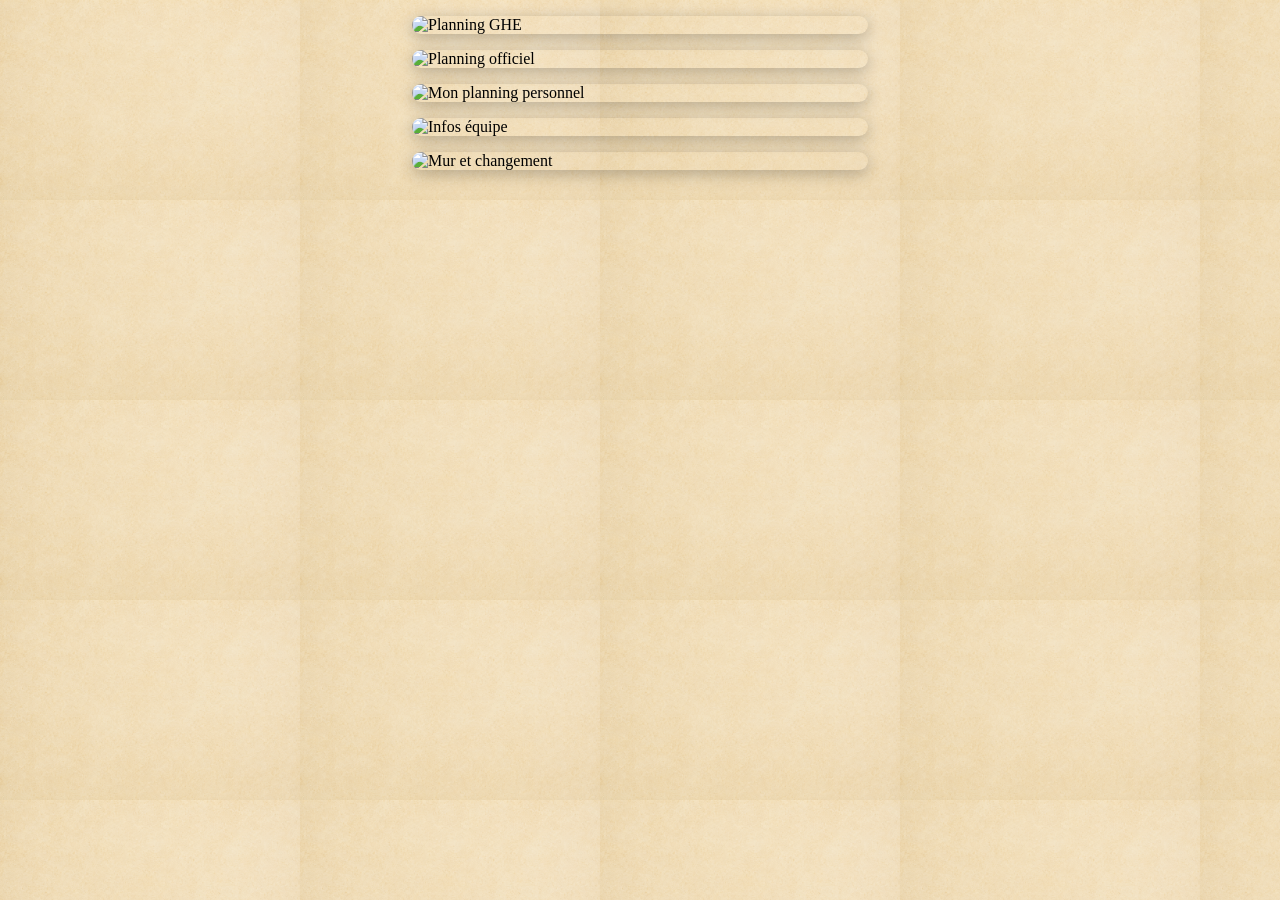
==== commit a75d07d5: "Add files via upload" ====
--- a/index.html
+++ b/index.html
@@ -23,13 +23,11 @@
       gap: 16px;
     }
 
-    /* Chaque bloc est une image cliquable */
     .bloc {
       width: 100%;
       border-radius: 16px;
       overflow: hidden;
       box-shadow: 0 4px 16px rgba(0,0,0,0.25);
-      display: block;
       position: relative;
     }
 
@@ -39,99 +37,13 @@
       display: block;
     }
 
-    /* Bloc avec 2 zones cliquables côte à côte */
-    .bloc-2 {
-      width: 100%;
-      border-radius: 16px;
-      overflow: hidden;
-      box-shadow: 0 4px 16px rgba(0,0,0,0.25);
-      position: relative;
-    }
-
-    .bloc-2 img {
-      width: 100%;
-      height: auto;
-      display: block;
-    }
-
-    .zone-g, .zone-d {
+    .zone {
       position: absolute;
-      top: 20%;
-      height: 75%;
-      width: 48%;
       cursor: pointer;
-      border-radius: 12px;
+      border-radius: 10px;
       -webkit-tap-highlight-color: rgba(255,255,255,0.2);
     }
-
-    .zone-g { left: 2%; }
-    .zone-d { right: 2%; }
-    .zone-g:active, .zone-d:active { background: rgba(255,255,255,0.15); }
-
-    /* Bloc avec 3 zones : iOS, Android, ICS */
-    .zone-ios {
-      position: absolute;
-      top: 25%;
-      left: 2%;
-      width: 46%;
-      height: 28%;
-      cursor: pointer;
-      border-radius: 12px;
-      -webkit-tap-highlight-color: rgba(255,255,255,0.2);
-    }
-
-    .zone-android {
-      position: absolute;
-      top: 25%;
-      right: 2%;
-      width: 46%;
-      height: 28%;
-      cursor: pointer;
-      border-radius: 12px;
-      -webkit-tap-highlight-color: rgba(255,255,255,0.2);
-    }
-
-    .zone-ics {
-      position: absolute;
-      top: 60%;
-      left: 2%;
-      width: 96%;
-      height: 33%;
-      cursor: pointer;
-      border-radius: 12px;
-      -webkit-tap-highlight-color: rgba(255,255,255,0.2);
-    }
-
-    .zone-ios:active, .zone-android:active, .zone-ics:active {
-      background: rgba(255,255,255,0.15);
-    }
-
-    /* Bloc bas : mur + bouton rouge */
-    .zone-mur {
-      position: absolute;
-      top: 20%;
-      left: 2%;
-      width: 50%;
-      height: 70%;
-      cursor: pointer;
-      border-radius: 12px;
-      -webkit-tap-highlight-color: rgba(255,255,255,0.2);
-    }
-
-    .zone-rouge {
-      position: absolute;
-      top: 5%;
-      right: 2%;
-      width: 44%;
-      height: 90%;
-      cursor: pointer;
-      border-radius: 50%;
-      -webkit-tap-highlight-color: rgba(255,255,255,0.2);
-    }
-
-    .zone-mur:active, .zone-rouge:active {
-      background: rgba(255,255,255,0.15);
-    }
+    .zone:active { background: rgba(255,255,255,0.15); }
   </style>
 </head>
 <body>
@@ -139,38 +51,38 @@
 
   <!-- HEADER -->
   <div class="bloc">
-    <img src="images/header.png" alt="Planning GHE brancardier">
+    <img src="images/header.jpg" alt="Planning GHE" loading="eager">
   </div>
 
-  <!-- PLANNING OFFICIEL : JOUR / NUIT / STAGIAIRES / CHEFS -->
-  <div class="bloc-2">
-    <img src="images/planning-officiel.png" alt="Planning officiel">
-    <a class="zone-g" href="mois.html?type=jour" style="top:18%;height:36%;"></a>
-    <a class="zone-d" href="mois.html?type=nuit" style="top:18%;height:36%;"></a>
-    <a class="zone-g" href="mois.html?type=stagiaires" style="top:57%;height:36%;"></a>
-    <a class="zone-d" href="mois.html?type=chefs" style="top:57%;height:36%;"></a>
+  <!-- PLANNING OFFICIEL -->
+  <div class="bloc">
+    <img src="images/planning-officiel.jpg" alt="Planning officiel" loading="eager">
+    <a class="zone" href="mois.html?type=jour"       style="top:18%;left:2%;width:46%;height:36%;"></a>
+    <a class="zone" href="mois.html?type=nuit"       style="top:18%;right:2%;width:46%;height:36%;"></a>
+    <a class="zone" href="mois.html?type=stagiaires" style="top:57%;left:2%;width:46%;height:36%;"></a>
+    <a class="zone" href="mois.html?type=chefs"      style="top:57%;right:2%;width:46%;height:36%;"></a>
   </div>
 
-  <!-- MON PLANNING PERSONNEL : CAPTURE / AGENDA -->
-  <div class="bloc-2">
-    <img src="images/planning-perso.png" alt="Mon planning personnel">
-    <a class="zone-g" href="mois.html?type=pdf" style="top:35%;height:55%;"></a>
-    <a class="zone-d" href="mois.html?type=ics" style="top:35%;height:55%;"></a>
+  <!-- MON PLANNING PERSONNEL -->
+  <div class="bloc">
+    <img src="images/planning-perso.jpg" alt="Mon planning personnel" loading="lazy">
+    <a class="zone" href="mois.html?type=pdf" style="top:35%;left:2%;width:46%;height:55%;"></a>
+    <a class="zone" href="mois.html?type=ics" style="top:35%;right:2%;width:46%;height:55%;"></a>
   </div>
 
-  <!-- INFOS EQUIPE : iOS / ANDROID / ICS -->
-  <div class="bloc-2" style="position:relative;">
-    <img src="images/infos-equipe.png" alt="Infos équipe du jour">
-    <a class="zone-ios" href="webcal://calendar.google.com/calendar/ical/ca4fd5e66513b5e783fba86f6df8e1f73dbd237fc1f83749f3cabb97d273d969%40group.calendar.google.com/private-5a1892e376d3c9b3cc82c5f0ad61c333/basic.ics"></a>
-    <a class="zone-android" href="https://calendar.google.com/calendar/render?cid=https%3A%2F%2Fcalendar.google.com"></a>
-    <a class="zone-ics" href="mois.html?type=collectif-ics"></a>
+  <!-- INFOS EQUIPE -->
+  <div class="bloc">
+    <img src="images/infos-equipe.jpg" alt="Infos équipe" loading="lazy">
+    <a class="zone" href="webcal://calendar.google.com/calendar/ical/ca4fd5e66513b5e783fba86f6df8e1f73dbd237fc1f83749f3cabb97d273d969%40group.calendar.google.com/private-5a1892e376d3c9b3cc82c5f0ad61c333/basic.ics" style="top:25%;left:2%;width:46%;height:28%;"></a>
+    <a class="zone" href="https://calendar.google.com/calendar/render?cid=https%3A%2F%2Fcalendar.google.com" style="top:25%;right:2%;width:46%;height:28%;"></a>
+    <a class="zone" href="mois.html?type=collectif-ics" style="top:58%;left:2%;width:96%;height:33%;"></a>
   </div>
 
-  <!-- MUR DE L'EQUIPE + BOUTON ROUGE -->
-  <div class="bloc-2" style="position:relative;">
-    <img src="images/mur-changement.png" alt="Mur équipe et changement">
-    <a class="zone-mur" href="https://drive.google.com/drive/folders/1jhmY4Kw-v3-E5WMus77Q73Vghwk5-Cpd" target="_blank"></a>
-    <a class="zone-rouge" href="https://drive.google.com/drive/folders/1XI4-1avrFkj5fLUMF5vgLfPtTaH40AXt" target="_blank"></a>
+  <!-- MUR + BOUTON ROUGE -->
+  <div class="bloc">
+    <img src="images/mur-changement.jpg" alt="Mur et changement" loading="lazy">
+    <a class="zone" href="https://drive.google.com/drive/folders/1jhmY4Kw-v3-E5WMus77Q73Vghwk5-Cpd" target="_blank" style="top:20%;left:2%;width:50%;height:70%;"></a>
+    <a class="zone" href="https://drive.google.com/drive/folders/1XI4-1avrFkj5fLUMF5vgLfPtTaH40AXt" target="_blank" style="top:5%;right:2%;width:44%;height:90%;border-radius:50%;"></a>
   </div>
 
 </div>
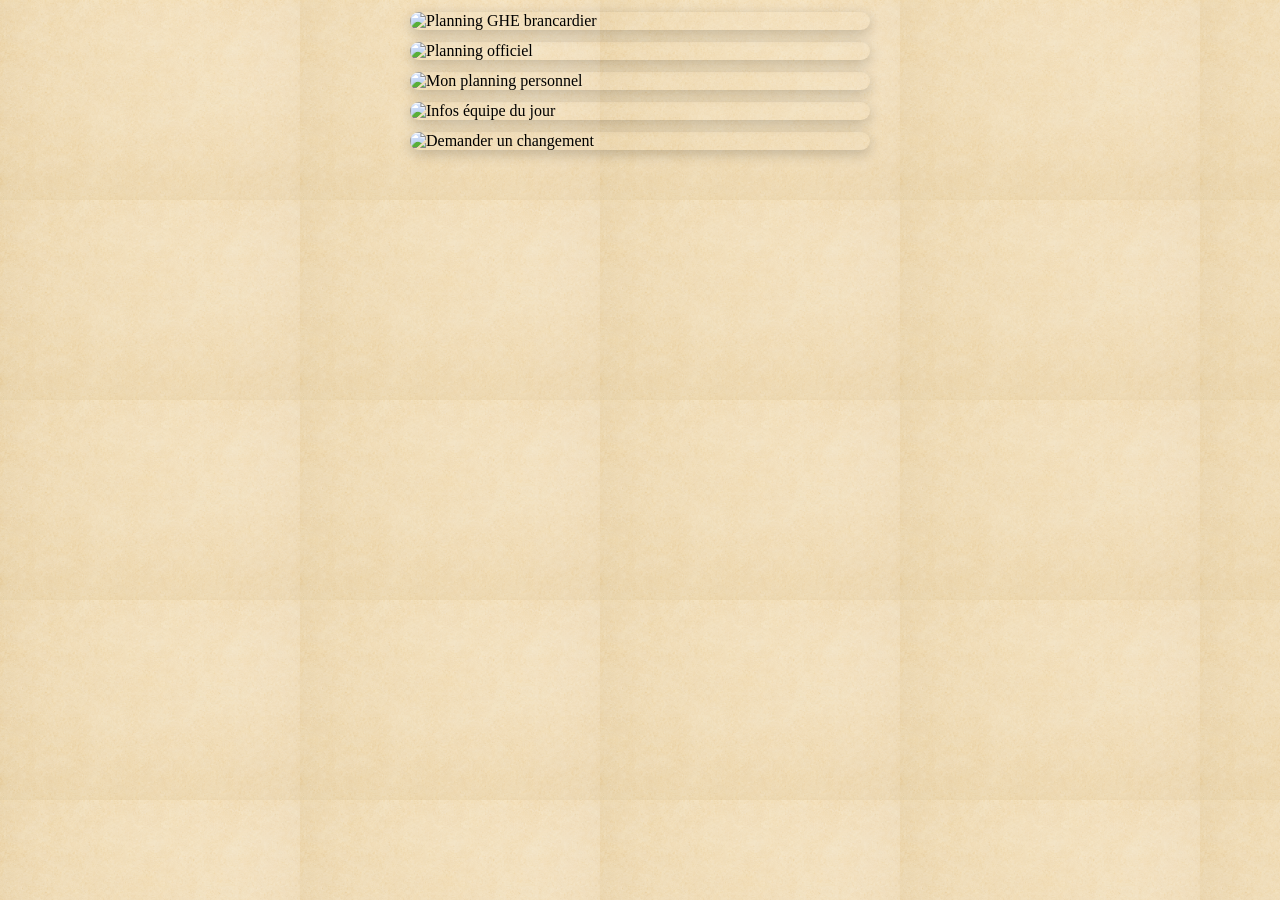
==== commit 828e28c0: "Add files via upload" ====
--- a/index.html
+++ b/index.html
@@ -17,17 +17,17 @@
     .page {
       max-width: 480px;
       margin: 0 auto;
-      padding: 16px 12px;
+      padding: 12px 10px;
       display: flex;
       flex-direction: column;
-      gap: 16px;
+      gap: 12px;
     }
 
     .bloc {
       width: 100%;
-      border-radius: 16px;
+      border-radius: 12px;
       overflow: hidden;
-      box-shadow: 0 4px 16px rgba(0,0,0,0.25);
+      box-shadow: 0 4px 14px rgba(0,0,0,0.2);
       position: relative;
     }
 
@@ -44,6 +44,8 @@
       -webkit-tap-highlight-color: rgba(255,255,255,0.2);
     }
     .zone:active { background: rgba(255,255,255,0.15); }
+
+    a { text-decoration: none; }
   </style>
 </head>
 <body>
@@ -51,38 +53,41 @@
 
   <!-- HEADER -->
   <div class="bloc">
-    <img src="images/header.jpg" alt="Planning GHE" loading="eager">
+    <img src="images/header.jpg" alt="Planning GHE brancardier" loading="eager">
   </div>
 
-  <!-- PLANNING OFFICIEL -->
+  <!-- PLANNING OFFICIEL : JOUR / NUIT / STAGIAIRES / CHEFS -->
   <div class="bloc">
     <img src="images/planning-officiel.jpg" alt="Planning officiel" loading="eager">
-    <a class="zone" href="mois.html?type=jour"       style="top:18%;left:2%;width:46%;height:36%;"></a>
-    <a class="zone" href="mois.html?type=nuit"       style="top:18%;right:2%;width:46%;height:36%;"></a>
-    <a class="zone" href="mois.html?type=stagiaires" style="top:57%;left:2%;width:46%;height:36%;"></a>
-    <a class="zone" href="mois.html?type=chefs"      style="top:57%;right:2%;width:46%;height:36%;"></a>
+    <a class="zone" href="mois.html?type=jour"        style="top:15%;left:2%;width:46%;height:37%;"></a>
+    <a class="zone" href="mois.html?type=nuit"        style="top:15%;right:2%;width:46%;height:37%;"></a>
+    <a class="zone" href="mois.html?type=stagiaires"  style="top:55%;left:2%;width:46%;height:40%;"></a>
+    <a class="zone" href="mois.html?type=chefs"       style="top:55%;right:2%;width:46%;height:40%;"></a>
   </div>
 
-  <!-- MON PLANNING PERSONNEL -->
+  <!-- MON PLANNING PERSONNEL : CAPTURE / AGENDA -->
   <div class="bloc">
     <img src="images/planning-perso.jpg" alt="Mon planning personnel" loading="lazy">
-    <a class="zone" href="mois.html?type=pdf" style="top:35%;left:2%;width:46%;height:55%;"></a>
-    <a class="zone" href="mois.html?type=ics" style="top:35%;right:2%;width:46%;height:55%;"></a>
+    <a class="zone" href="mois.html?type=pdf" style="top:25%;left:2%;width:46%;height:68%;"></a>
+    <a class="zone" href="mois.html?type=ics" style="top:25%;right:2%;width:46%;height:68%;"></a>
   </div>
 
-  <!-- INFOS EQUIPE -->
+  <!-- INFOS EQUIPE : iOS / ANDROID / ICS -->
   <div class="bloc">
-    <img src="images/infos-equipe.jpg" alt="Infos équipe" loading="lazy">
-    <a class="zone" href="webcal://calendar.google.com/calendar/ical/ca4fd5e66513b5e783fba86f6df8e1f73dbd237fc1f83749f3cabb97d273d969%40group.calendar.google.com/private-5a1892e376d3c9b3cc82c5f0ad61c333/basic.ics" style="top:25%;left:2%;width:46%;height:28%;"></a>
-    <a class="zone" href="https://calendar.google.com/calendar/render?cid=https%3A%2F%2Fcalendar.google.com" style="top:25%;right:2%;width:46%;height:28%;"></a>
-    <a class="zone" href="mois.html?type=collectif-ics" style="top:58%;left:2%;width:96%;height:33%;"></a>
+    <img src="images/infos-equipe.jpg" alt="Infos équipe du jour" loading="lazy">
+    <a class="zone" href="webcal://calendar.google.com/calendar/ical/ca4fd5e66513b5e783fba86f6df8e1f73dbd237fc1f83749f3cabb97d273d969%40group.calendar.google.com/private-5a1892e376d3c9b3cc82c5f0ad61c333/basic.ics"
+       style="top:22%;left:2%;width:46%;height:30%;"></a>
+    <a class="zone" href="https://calendar.google.com/calendar/render?cid=https%3A%2F%2Fcalendar.google.com"
+       style="top:22%;right:2%;width:46%;height:30%;"></a>
+    <a class="zone" href="mois.html?type=collectif-ics"
+       style="top:58%;left:5%;width:90%;height:35%;"></a>
   </div>
 
-  <!-- MUR + BOUTON ROUGE -->
+  <!-- DEMANDER UN CHANGEMENT -->
   <div class="bloc">
-    <img src="images/mur-changement.jpg" alt="Mur et changement" loading="lazy">
-    <a class="zone" href="https://drive.google.com/drive/folders/1jhmY4Kw-v3-E5WMus77Q73Vghwk5-Cpd" target="_blank" style="top:20%;left:2%;width:50%;height:70%;"></a>
-    <a class="zone" href="https://drive.google.com/drive/folders/1XI4-1avrFkj5fLUMF5vgLfPtTaH40AXt" target="_blank" style="top:5%;right:2%;width:44%;height:90%;border-radius:50%;"></a>
+    <img src="images/changement.jpg" alt="Demander un changement" loading="lazy">
+    <a class="zone" href="https://drive.google.com/drive/folders/1XI4-1avrFkj5fLUMF5vgLfPtTaH40AXt" target="_blank"
+       style="top:20%;left:15%;width:70%;height:75%;border-radius:50%;"></a>
   </div>
 
 </div>
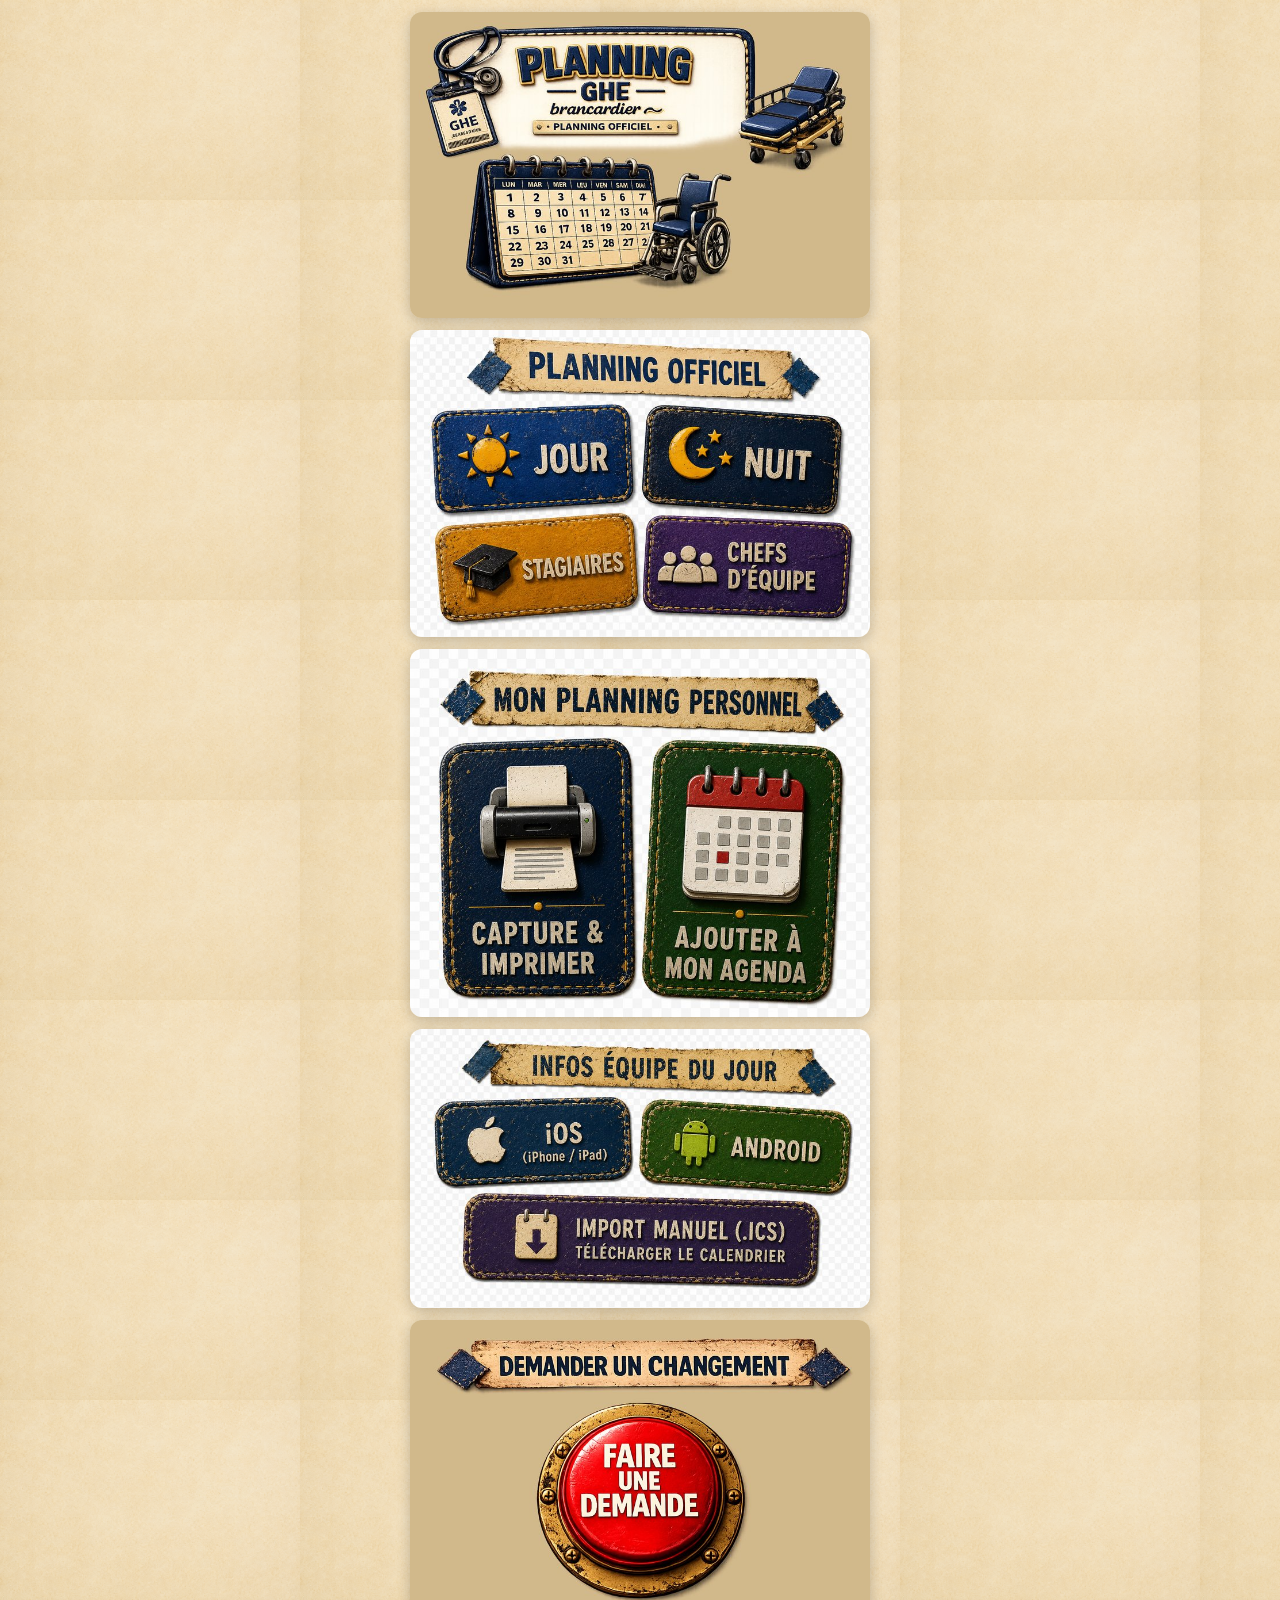
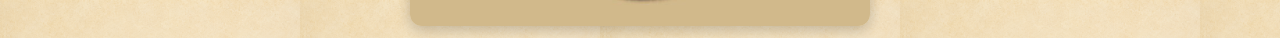
==== commit 2517956a: "Add files via upload" ====
--- a/index.html
+++ b/index.html
@@ -53,12 +53,12 @@
 
   <!-- HEADER -->
   <div class="bloc">
-    <img src="images/header.jpg" alt="Planning GHE brancardier" loading="eager">
+    <img src="images/header.jpeg" alt="Planning GHE brancardier" loading="eager">
   </div>
 
   <!-- PLANNING OFFICIEL : JOUR / NUIT / STAGIAIRES / CHEFS -->
   <div class="bloc">
-    <img src="images/planning-officiel.jpg" alt="Planning officiel" loading="eager">
+    <img src="images/planning-officiel.jpeg" alt="Planning officiel" loading="eager">
     <a class="zone" href="mois.html?type=jour"        style="top:15%;left:2%;width:46%;height:37%;"></a>
     <a class="zone" href="mois.html?type=nuit"        style="top:15%;right:2%;width:46%;height:37%;"></a>
     <a class="zone" href="mois.html?type=stagiaires"  style="top:55%;left:2%;width:46%;height:40%;"></a>
@@ -67,14 +67,14 @@
 
   <!-- MON PLANNING PERSONNEL : CAPTURE / AGENDA -->
   <div class="bloc">
-    <img src="images/planning-perso.jpg" alt="Mon planning personnel" loading="lazy">
+    <img src="images/planning-perso.jpeg" alt="Mon planning personnel" loading="lazy">
     <a class="zone" href="mois.html?type=pdf" style="top:25%;left:2%;width:46%;height:68%;"></a>
     <a class="zone" href="mois.html?type=ics" style="top:25%;right:2%;width:46%;height:68%;"></a>
   </div>
 
   <!-- INFOS EQUIPE : iOS / ANDROID / ICS -->
   <div class="bloc">
-    <img src="images/infos-equipe.jpg" alt="Infos équipe du jour" loading="lazy">
+    <img src="images/infos-equipe.jpeg" alt="Infos équipe du jour" loading="lazy">
     <a class="zone" href="webcal://calendar.google.com/calendar/ical/ca4fd5e66513b5e783fba86f6df8e1f73dbd237fc1f83749f3cabb97d273d969%40group.calendar.google.com/private-5a1892e376d3c9b3cc82c5f0ad61c333/basic.ics"
        style="top:22%;left:2%;width:46%;height:30%;"></a>
     <a class="zone" href="https://calendar.google.com/calendar/render?cid=https%3A%2F%2Fcalendar.google.com"
@@ -85,7 +85,7 @@
 
   <!-- DEMANDER UN CHANGEMENT -->
   <div class="bloc">
-    <img src="images/changement.jpg" alt="Demander un changement" loading="lazy">
+    <img src="images/changement.jpeg" alt="Demander un changement" loading="lazy">
     <a class="zone" href="https://drive.google.com/drive/folders/1XI4-1avrFkj5fLUMF5vgLfPtTaH40AXt" target="_blank"
        style="top:20%;left:15%;width:70%;height:75%;border-radius:50%;"></a>
   </div>
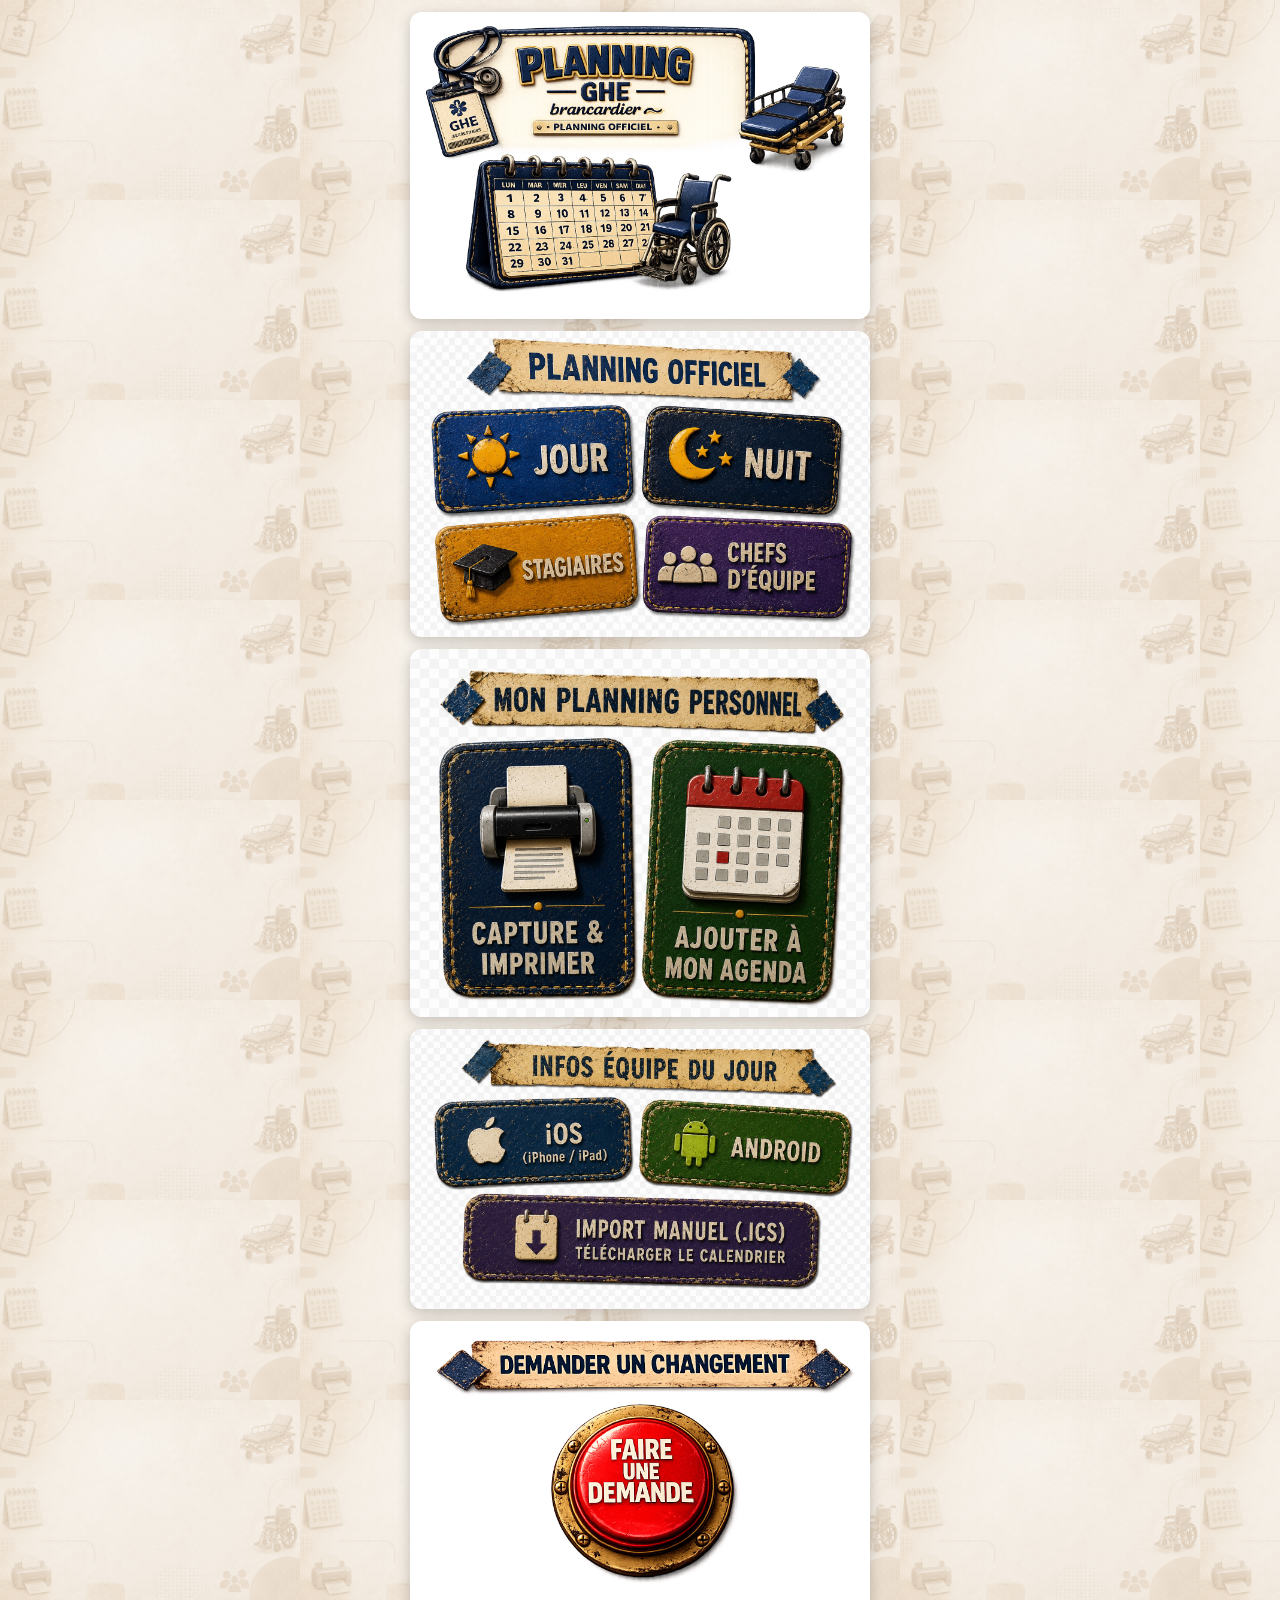
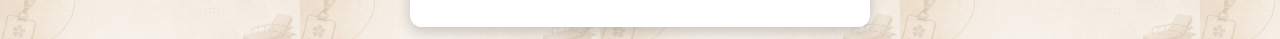
==== commit 43296c87: "Add files via upload" ====
--- a/index.html
+++ b/index.html
@@ -9,7 +9,7 @@
 
     html, body {
       width: 100%;
-      background-image: url('images/Fond du site _ couleur.PNG');
+      background-image: url('Image/Fond/Fond.PNG');
       background-size: 300px auto;
       background-repeat: repeat;
     }
@@ -51,43 +51,56 @@
 <body>
 <div class="page">
 
-  <!-- HEADER -->
+  <!-- HEADER : bloc_planning.jpeg -->
+  <!-- Image 1 : titre + décorations, pas de zone cliquable -->
   <div class="bloc">
-    <img src="images/header.jpeg" alt="Planning GHE brancardier" loading="eager">
+    <img src="Image/Bloc/bloc_planning.jpeg" alt="Planning GHE brancardier" loading="eager">
   </div>
 
-  <!-- PLANNING OFFICIEL : JOUR / NUIT / STAGIAIRES / CHEFS -->
+  <!-- PLANNING OFFICIEL : bloc_jour.jpeg -->
+  <!-- 4 boutons : JOUR (haut gauche), NUIT (haut droite), STAGIAIRES (bas gauche), CHEFS D'ÉQUIPE (bas droite) -->
+  <!-- Banderole titre occupe ~22% du haut, boutons démarrent après -->
   <div class="bloc">
-    <img src="images/planning-officiel.jpeg" alt="Planning officiel" loading="eager">
-    <a class="zone" href="mois.html?type=jour"        style="top:15%;left:2%;width:46%;height:37%;"></a>
-    <a class="zone" href="mois.html?type=nuit"        style="top:15%;right:2%;width:46%;height:37%;"></a>
-    <a class="zone" href="mois.html?type=stagiaires"  style="top:55%;left:2%;width:46%;height:40%;"></a>
-    <a class="zone" href="mois.html?type=chefs"       style="top:55%;right:2%;width:46%;height:40%;"></a>
+    <img src="Image/Bloc/bloc_jour.jpeg" alt="Planning officiel" loading="eager">
+    <a class="zone" href="mois.html?type=jour"       style="top:24%;left:2%;width:46%;height:34%;"></a>
+    <a class="zone" href="mois.html?type=nuit"       style="top:24%;right:2%;width:46%;height:34%;"></a>
+    <a class="zone" href="mois.html?type=stagiaires" style="top:60%;left:2%;width:46%;height:34%;"></a>
+    <a class="zone" href="mois.html?type=chefs"      style="top:60%;right:2%;width:46%;height:34%;"></a>
   </div>
 
-  <!-- MON PLANNING PERSONNEL : CAPTURE / AGENDA -->
+  <!-- MON PLANNING PERSONNEL : bloc_agenda.jpeg -->
+  <!-- 2 boutons côte à côte : CAPTURE & IMPRIMER (gauche), AJOUTER À MON AGENDA (droite) -->
+  <!-- Banderole ~18% du haut, boutons carrés en dessous -->
   <div class="bloc">
-    <img src="images/planning-perso.jpeg" alt="Mon planning personnel" loading="lazy">
-    <a class="zone" href="mois.html?type=pdf" style="top:25%;left:2%;width:46%;height:68%;"></a>
-    <a class="zone" href="mois.html?type=ics" style="top:25%;right:2%;width:46%;height:68%;"></a>
+    <img src="Image/Bloc/bloc_agenda.jpeg" alt="Mon planning personnel" loading="lazy">
+    <a class="zone" href="mois.html?type=pdf" style="top:20%;left:2%;width:46%;height:76%;"></a>
+    <a class="zone" href="mois.html?type=ics" style="top:20%;right:2%;width:46%;height:76%;"></a>
   </div>
 
-  <!-- INFOS EQUIPE : iOS / ANDROID / ICS -->
+  <!-- INFOS ÉQUIPE DU JOUR : bloc_infos.jpeg -->
+  <!-- 3 boutons : iOS (haut gauche), ANDROID (haut droite), IMPORT MANUEL .ICS (bas, pleine largeur) -->
+  <!-- Banderole ~18% du haut -->
   <div class="bloc">
-    <img src="images/infos-equipe.jpeg" alt="Infos équipe du jour" loading="lazy">
-    <a class="zone" href="webcal://calendar.google.com/calendar/ical/ca4fd5e66513b5e783fba86f6df8e1f73dbd237fc1f83749f3cabb97d273d969%40group.calendar.google.com/private-5a1892e376d3c9b3cc82c5f0ad61c333/basic.ics"
-       style="top:22%;left:2%;width:46%;height:30%;"></a>
-    <a class="zone" href="https://calendar.google.com/calendar/render?cid=https%3A%2F%2Fcalendar.google.com"
-       style="top:22%;right:2%;width:46%;height:30%;"></a>
+    <img src="Image/Bloc/bloc_infos.jpeg" alt="Infos équipe du jour" loading="lazy">
+    <a class="zone"
+       href="webcal://calendar.google.com/calendar/ical/ca4fd5e66513b5e783fba86f6df8e1f73dbd237fc1f83749f3cabb97d273d969%40group.calendar.google.com/private-5a1892e376d3c9b3cc82c5f0ad61c333/basic.ics"
+       style="top:20%;left:2%;width:46%;height:32%;"></a>
+    <a class="zone"
+       href="https://calendar.google.com/calendar/render?cid=https%3A%2F%2Fcalendar.google.com%2Fcalendar%2Fical%2Fca4fd5e66513b5e783fba86f6df8e1f73dbd237fc1f83749f3cabb97d273d969%2540group.calendar.google.com%2Fprivate-5a1892e376d3c9b3cc82c5f0ad61c333%2Fbasic.ics"
+       style="top:20%;right:2%;width:46%;height:32%;"></a>
     <a class="zone" href="mois.html?type=collectif-ics"
-       style="top:58%;left:5%;width:90%;height:35%;"></a>
+       style="top:57%;left:3%;width:94%;height:35%;"></a>
   </div>
 
-  <!-- DEMANDER UN CHANGEMENT -->
+  <!-- DEMANDER UN CHANGEMENT : bloc_demande.jpeg -->
+  <!-- Banderole titre en haut, gros bouton rond rouge au centre/bas -->
+  <!-- Le bouton rond occupe environ 55% de largeur centré, de 28% à 95% de hauteur -->
   <div class="bloc">
-    <img src="images/changement.jpeg" alt="Demander un changement" loading="lazy">
-    <a class="zone" href="https://drive.google.com/drive/folders/1XI4-1avrFkj5fLUMF5vgLfPtTaH40AXt" target="_blank"
-       style="top:20%;left:15%;width:70%;height:75%;border-radius:50%;"></a>
+    <img src="Image/Bloc/bloc_demande.jpeg" alt="Demander un changement" loading="lazy">
+    <a class="zone"
+       href="https://drive.google.com/drive/folders/1XI4-1avrFkj5fLUMF5vgLfPtTaH40AXt"
+       target="_blank"
+       style="top:28%;left:22%;width:56%;height:65%;border-radius:50%;"></a>
   </div>
 
 </div>
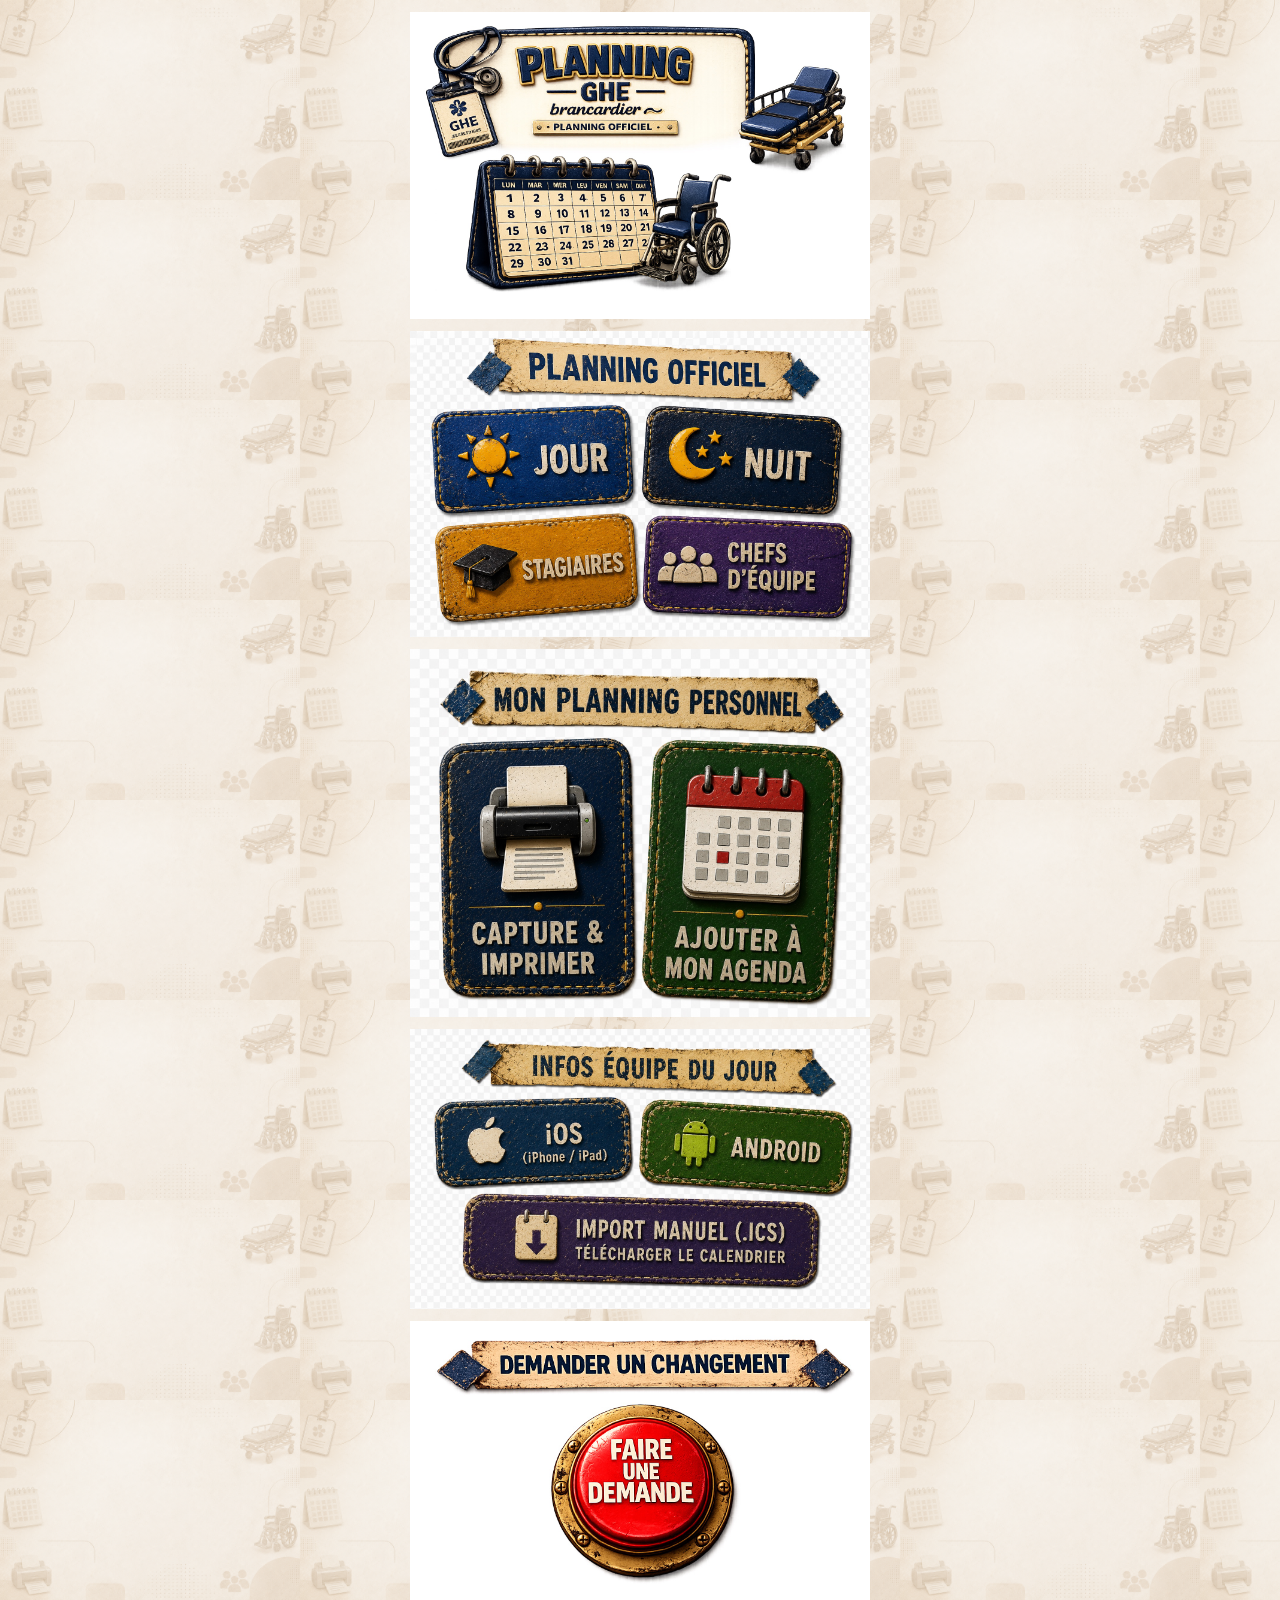
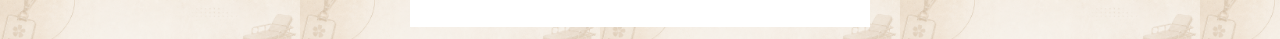
==== commit fbd7a97c: "Add files via upload" ====
--- a/index.html
+++ b/index.html
@@ -25,9 +25,8 @@
 
     .bloc {
       width: 100%;
-      border-radius: 12px;
-      overflow: hidden;
-      box-shadow: 0 4px 14px rgba(0,0,0,0.2);
+      /* Suppression du fond blanc + bordure arrondie sans clip */
+      background: transparent;
       position: relative;
     }
 
@@ -35,6 +34,7 @@
       width: 100%;
       height: auto;
       display: block;
+      /* Pas de border-radius ici pour ne pas clipper le fond blanc des JPEG */
     }
 
     .zone {
@@ -51,15 +51,12 @@
 <body>
 <div class="page">
 
-  <!-- HEADER : bloc_planning.jpeg -->
-  <!-- Image 1 : titre + décorations, pas de zone cliquable -->
+  <!-- HEADER -->
   <div class="bloc">
     <img src="Image/Bloc/bloc_planning.jpeg" alt="Planning GHE brancardier" loading="eager">
   </div>
 
-  <!-- PLANNING OFFICIEL : bloc_jour.jpeg -->
-  <!-- 4 boutons : JOUR (haut gauche), NUIT (haut droite), STAGIAIRES (bas gauche), CHEFS D'ÉQUIPE (bas droite) -->
-  <!-- Banderole titre occupe ~22% du haut, boutons démarrent après -->
+  <!-- PLANNING OFFICIEL : JOUR / NUIT / STAGIAIRES / CHEFS -->
   <div class="bloc">
     <img src="Image/Bloc/bloc_jour.jpeg" alt="Planning officiel" loading="eager">
     <a class="zone" href="mois.html?type=jour"       style="top:24%;left:2%;width:46%;height:34%;"></a>
@@ -68,18 +65,14 @@
     <a class="zone" href="mois.html?type=chefs"      style="top:60%;right:2%;width:46%;height:34%;"></a>
   </div>
 
-  <!-- MON PLANNING PERSONNEL : bloc_agenda.jpeg -->
-  <!-- 2 boutons côte à côte : CAPTURE & IMPRIMER (gauche), AJOUTER À MON AGENDA (droite) -->
-  <!-- Banderole ~18% du haut, boutons carrés en dessous -->
+  <!-- MON PLANNING PERSONNEL : CAPTURE / AGENDA -->
   <div class="bloc">
     <img src="Image/Bloc/bloc_agenda.jpeg" alt="Mon planning personnel" loading="lazy">
     <a class="zone" href="mois.html?type=pdf" style="top:20%;left:2%;width:46%;height:76%;"></a>
     <a class="zone" href="mois.html?type=ics" style="top:20%;right:2%;width:46%;height:76%;"></a>
   </div>
 
-  <!-- INFOS ÉQUIPE DU JOUR : bloc_infos.jpeg -->
-  <!-- 3 boutons : iOS (haut gauche), ANDROID (haut droite), IMPORT MANUEL .ICS (bas, pleine largeur) -->
-  <!-- Banderole ~18% du haut -->
+  <!-- INFOS ÉQUIPE DU JOUR : iOS / ANDROID / ICS -->
   <div class="bloc">
     <img src="Image/Bloc/bloc_infos.jpeg" alt="Infos équipe du jour" loading="lazy">
     <a class="zone"
@@ -92,9 +85,7 @@
        style="top:57%;left:3%;width:94%;height:35%;"></a>
   </div>
 
-  <!-- DEMANDER UN CHANGEMENT : bloc_demande.jpeg -->
-  <!-- Banderole titre en haut, gros bouton rond rouge au centre/bas -->
-  <!-- Le bouton rond occupe environ 55% de largeur centré, de 28% à 95% de hauteur -->
+  <!-- DEMANDER UN CHANGEMENT -->
   <div class="bloc">
     <img src="Image/Bloc/bloc_demande.jpeg" alt="Demander un changement" loading="lazy">
     <a class="zone"
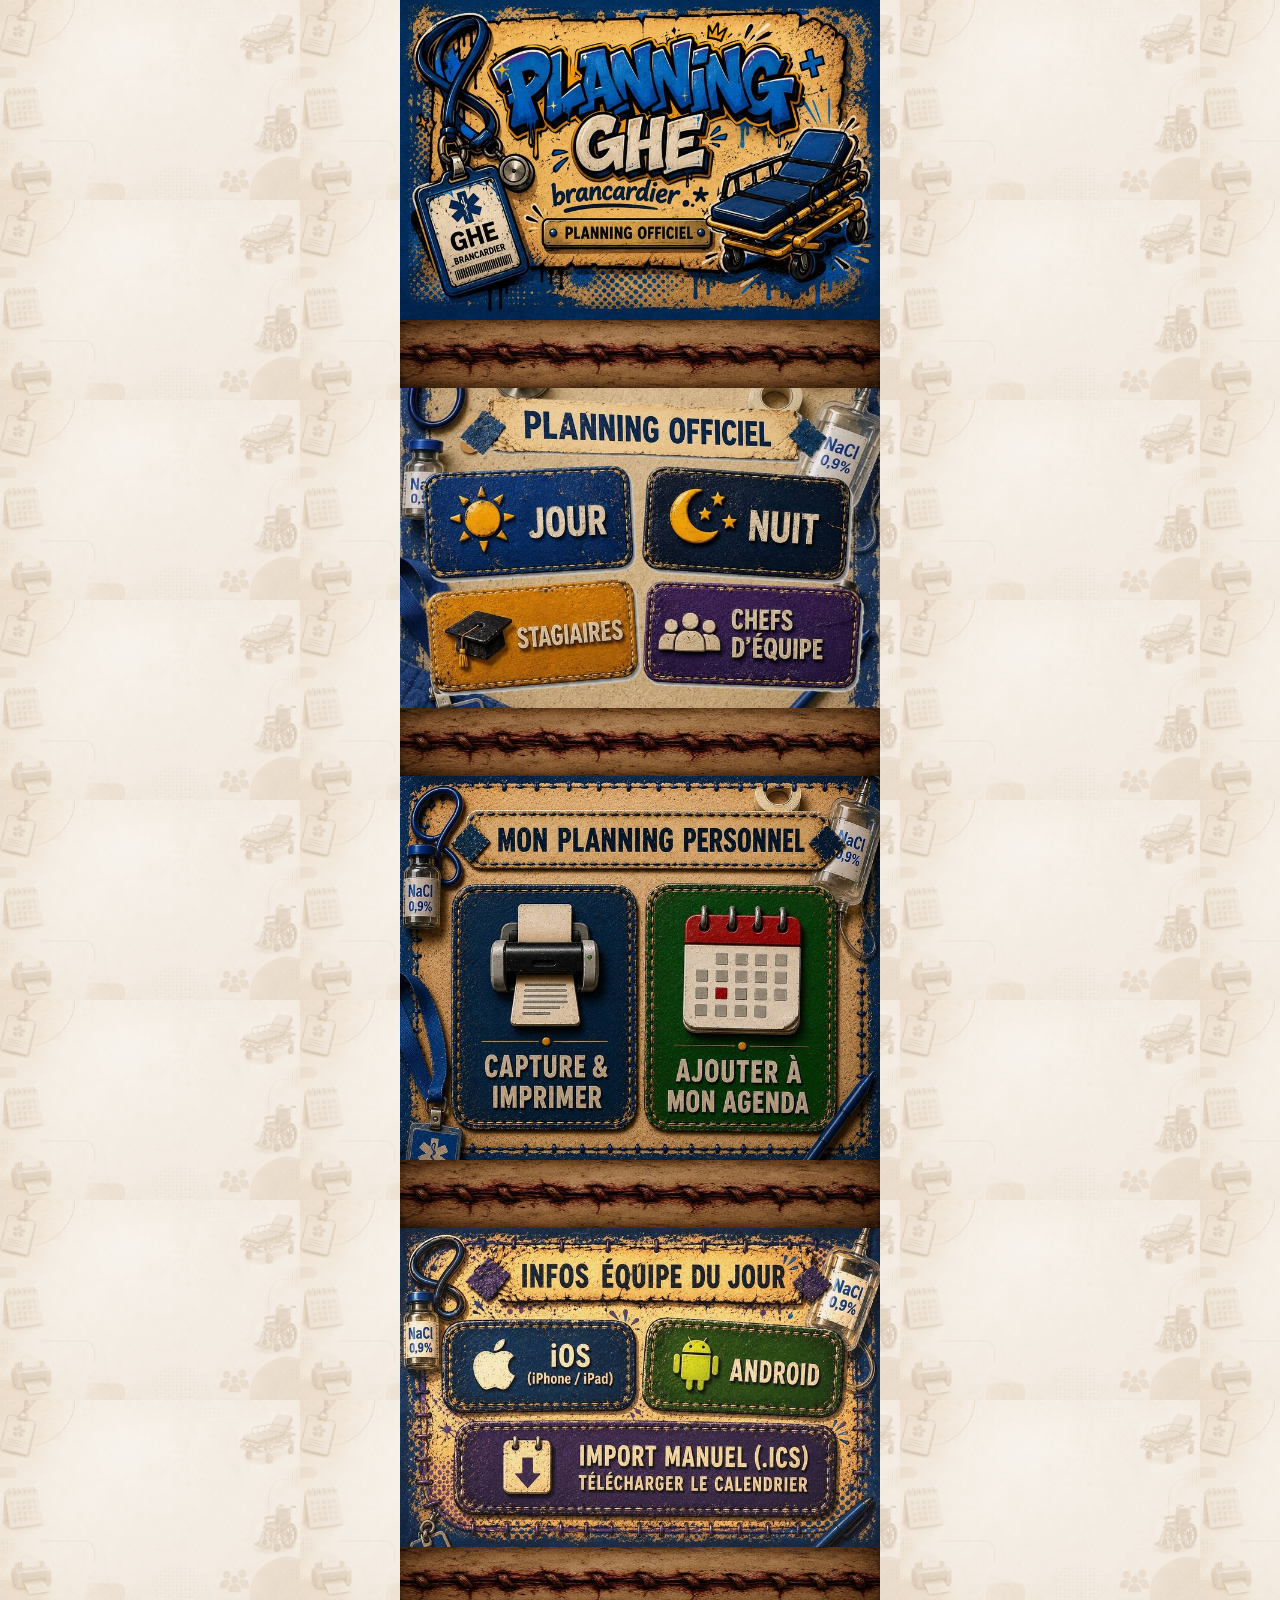
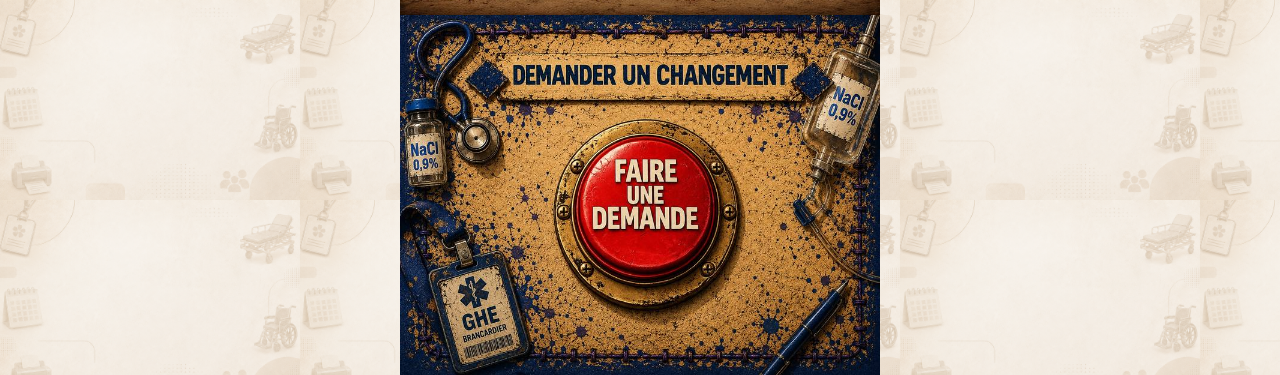
==== commit 9646e569: "Add files via upload" ====
--- a/index.html
+++ b/index.html
@@ -17,24 +17,35 @@
     .page {
       max-width: 480px;
       margin: 0 auto;
-      padding: 12px 10px;
+      padding: 0;
       display: flex;
       flex-direction: column;
-      gap: 12px;
     }
 
     .bloc {
       width: 100%;
-      /* Suppression du fond blanc + bordure arrondie sans clip */
-      background: transparent;
       position: relative;
+      display: block;
+      line-height: 0;
     }
 
     .bloc img {
       width: 100%;
       height: auto;
       display: block;
-      /* Pas de border-radius ici pour ne pas clipper le fond blanc des JPEG */
+    }
+
+    .couture {
+      width: 100%;
+      line-height: 0;
+      margin-top: -2px;
+      margin-bottom: -2px;
+    }
+
+    .couture img {
+      width: 100%;
+      height: auto;
+      display: block;
     }
 
     .zone {
@@ -56,7 +67,9 @@
     <img src="Image/Bloc/bloc_planning.jpeg" alt="Planning GHE brancardier" loading="eager">
   </div>
 
-  <!-- PLANNING OFFICIEL : JOUR / NUIT / STAGIAIRES / CHEFS -->
+  <div class="couture"><img src="Image/Couture/couture.jpeg" alt=""></div>
+
+  <!-- PLANNING OFFICIEL -->
   <div class="bloc">
     <img src="Image/Bloc/bloc_jour.jpeg" alt="Planning officiel" loading="eager">
     <a class="zone" href="mois.html?type=jour"       style="top:24%;left:2%;width:46%;height:34%;"></a>
@@ -65,14 +78,18 @@
     <a class="zone" href="mois.html?type=chefs"      style="top:60%;right:2%;width:46%;height:34%;"></a>
   </div>
 
-  <!-- MON PLANNING PERSONNEL : CAPTURE / AGENDA -->
+  <div class="couture"><img src="Image/Couture/couture.jpeg" alt=""></div>
+
+  <!-- MON PLANNING PERSONNEL -->
   <div class="bloc">
     <img src="Image/Bloc/bloc_agenda.jpeg" alt="Mon planning personnel" loading="lazy">
     <a class="zone" href="mois.html?type=pdf" style="top:20%;left:2%;width:46%;height:76%;"></a>
     <a class="zone" href="mois.html?type=ics" style="top:20%;right:2%;width:46%;height:76%;"></a>
   </div>
 
-  <!-- INFOS ÉQUIPE DU JOUR : iOS / ANDROID / ICS -->
+  <div class="couture"><img src="Image/Couture/couture.jpeg" alt=""></div>
+
+  <!-- INFOS ÉQUIPE DU JOUR -->
   <div class="bloc">
     <img src="Image/Bloc/bloc_infos.jpeg" alt="Infos équipe du jour" loading="lazy">
     <a class="zone"
@@ -85,11 +102,13 @@
        style="top:57%;left:3%;width:94%;height:35%;"></a>
   </div>
 
+  <div class="couture"><img src="Image/Couture/couture.jpeg" alt=""></div>
+
   <!-- DEMANDER UN CHANGEMENT -->
   <div class="bloc">
     <img src="Image/Bloc/bloc_demande.jpeg" alt="Demander un changement" loading="lazy">
     <a class="zone"
-       href="https://drive.google.com/drive/folders/1XI4-1avrFkj5fLUMF5vgLfPtTaH40AXt"
+       href="https://docs.google.com/forms/d/e/1FAIpQLSeSD74DbSRNuiu1gF2waVTPdSg38jwRCwk3mp6XwpX-sRyh_g/viewform"
        target="_blank"
        style="top:28%;left:22%;width:56%;height:65%;border-radius:50%;"></a>
   </div>
